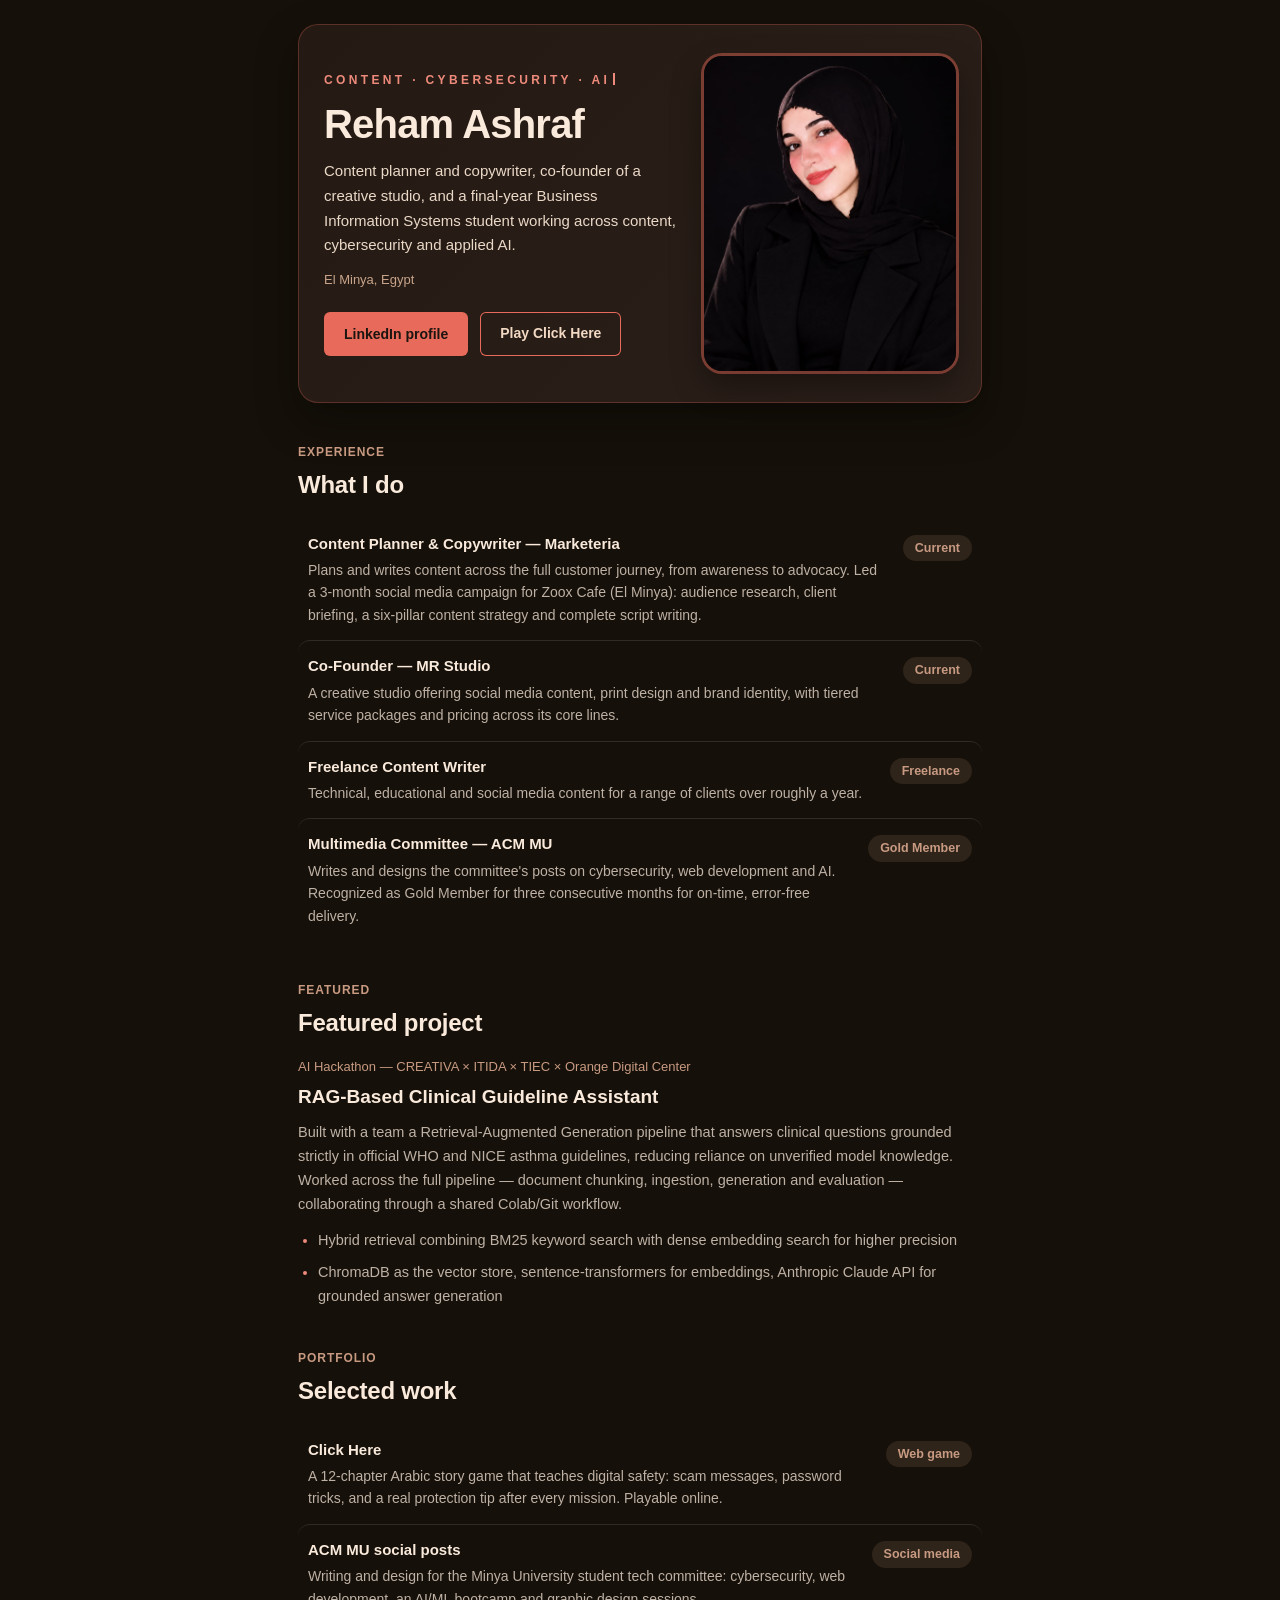
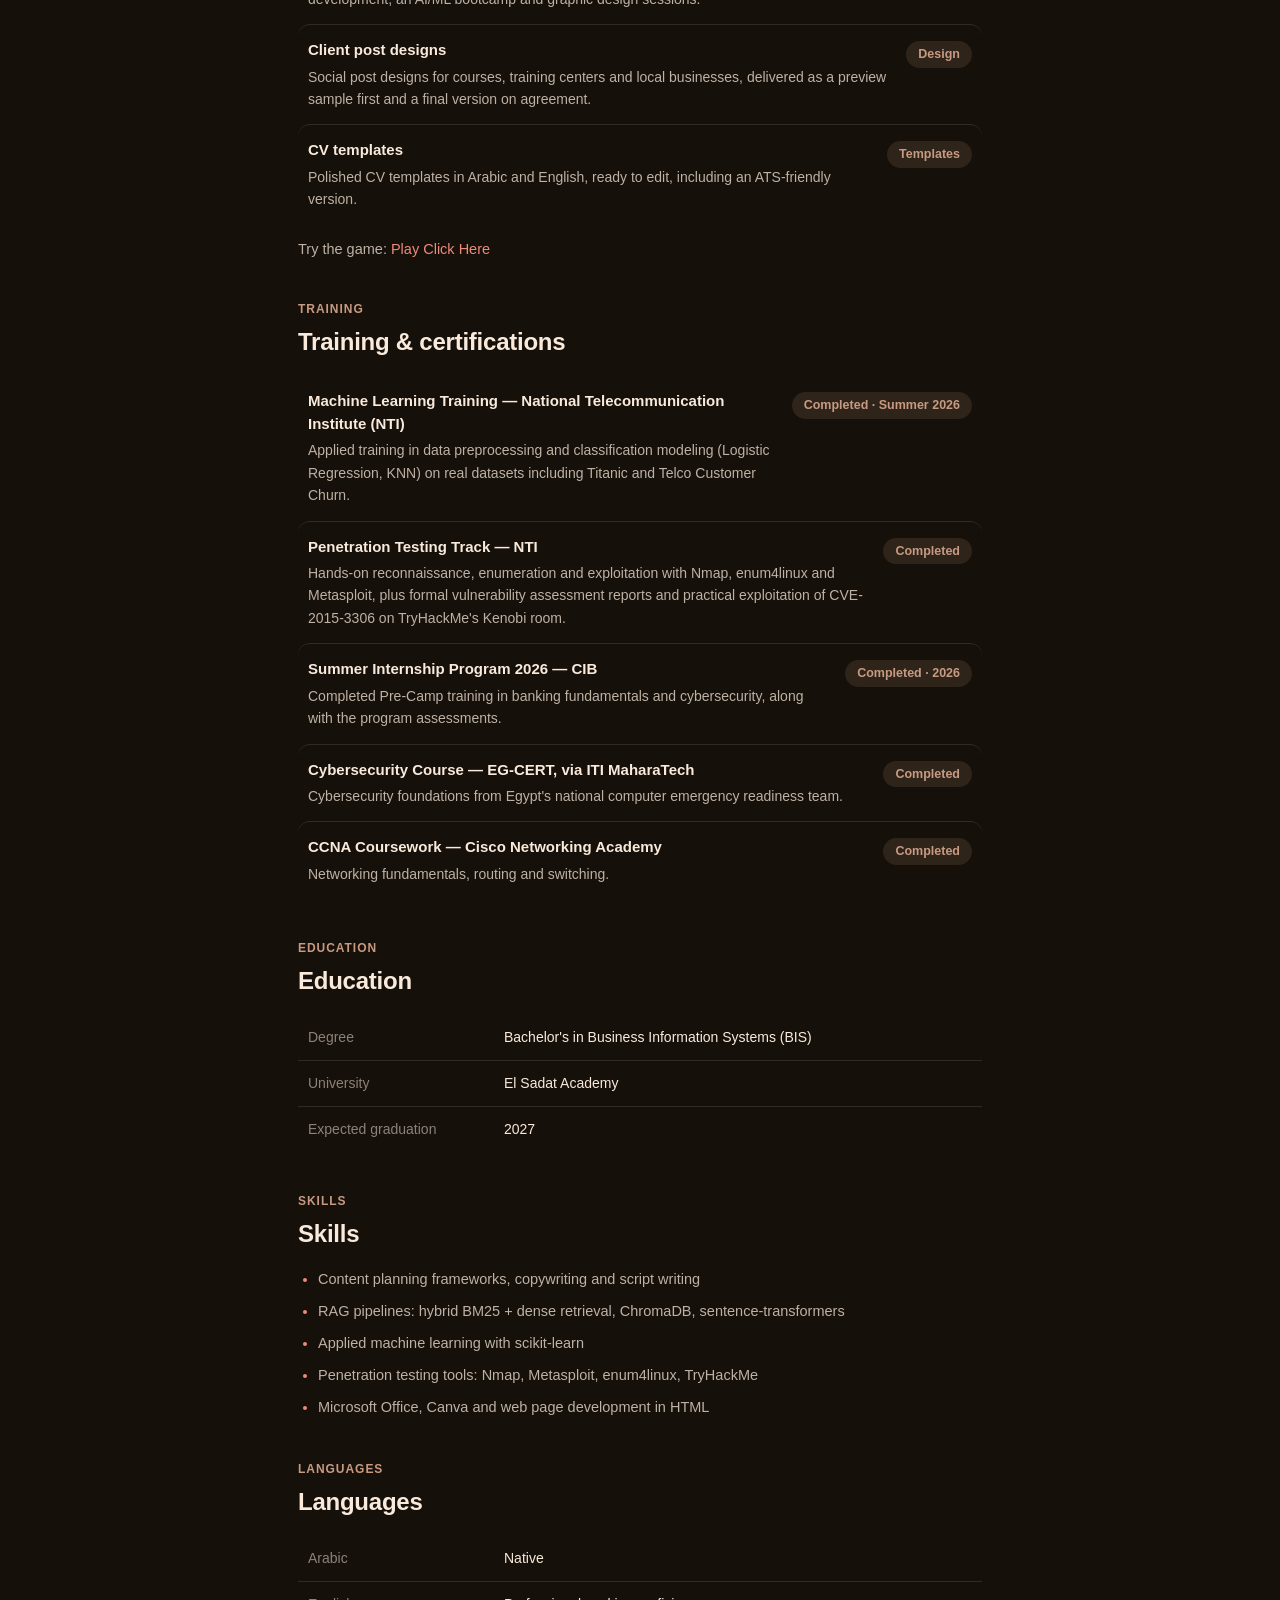
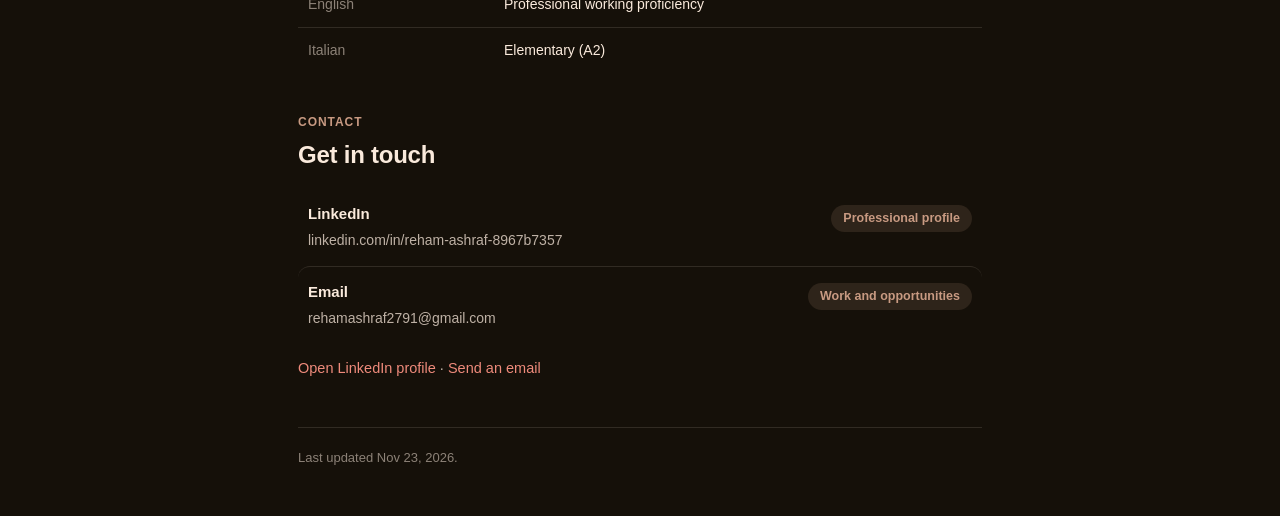
==== index.html @ c634c9bd "Reham Ashraf Portfolio" ====
<!doctype html>
<html lang="en">
<head>
<meta charset="UTF-8" />
<meta name="viewport" content="width=device-width, initial-scale=1.0, viewport-fit=cover" />
<title>Reham Ashraf Portfolio</title>
<meta name="description" content="Reham Ashraf — content planner and copywriter, creative studio co-founder, and final-year BIS student working across content, cybersecurity and applied AI." />
<meta property="og:type" content="website" />
<meta property="og:title" content="Reham Ashraf Portfolio" />
<meta property="og:description" content="Content planner and copywriter, creative studio co-founder, and final-year BIS student working across content, cybersecurity and applied AI." />
<meta property="og:image" content="https://reham-lap.github.io/reham.jpg" />
<meta property="og:url" content="https://reham-lap.github.io/" />
<meta name="twitter:card" content="summary_large_image" />
<meta name="twitter:title" content="Reham Ashraf Portfolio" />
<meta name="twitter:description" content="Content planner and copywriter, creative studio co-founder, and final-year BIS student working across content, cybersecurity and applied AI." />
<meta name="twitter:image" content="https://reham-lap.github.io/reham.jpg" />
<meta name="theme-color" content="#1B1410" />
<link rel="icon" type="image/png" href="favicon.png" />
<link rel="apple-touch-icon" href="favicon.png" />
<link rel="stylesheet" href="style.css" />
</head>
<body>
<div class="port">

  <header class="port-hero">
    <div class="port-hero-text">
      <div class="port-eyebrow"><span id="eyebrow"></span><span class="port-caret" aria-hidden="true"></span></div>
      <h1 class="port-name">Reham Ashraf</h1>
      <p class="port-tagline">Content planner and copywriter, co-founder of a creative studio, and a final-year Business Information Systems student working across content, cybersecurity and applied AI.</p>
      <p class="port-loc">El Minya, Egypt</p>
      <div class="port-actions">
        <a class="port-btn" href="https://www.linkedin.com/in/reham-ashraf-8967b7357">LinkedIn profile</a>
        <a class="port-btn port-btn-ghost" href="https://files.instinct.com/utns822drvi1">Play Click Here</a>
      </div>
    </div>
    <img class="port-photo" src="reham.jpg" alt="Reham Ashraf" />
  </header>

  <section class="group reveal">
    <p class="group-label">Experience</p>
    <h2 class="group-heading">What I do</h2>
    <div class="rows">
      <div class="row">
        <div class="row-main"><p class="row-name">Content Planner &amp; Copywriter — Marketeria</p><p class="row-detail">Plans and writes content across the full customer journey, from awareness to advocacy. Led a 3-month social media campaign for Zoox Cafe (El Minya): audience research, client briefing, a six-pillar content strategy and complete script writing.</p></div>
        <span class="row-value">Current</span>
      </div>
      <div class="row">
        <div class="row-main"><p class="row-name">Co-Founder — MR Studio</p><p class="row-detail">A creative studio offering social media content, print design and brand identity, with tiered service packages and pricing across its core lines.</p></div>
        <span class="row-value">Current</span>
      </div>
      <div class="row">
        <div class="row-main"><p class="row-name">Freelance Content Writer</p><p class="row-detail">Technical, educational and social media content for a range of clients over roughly a year.</p></div>
        <span class="row-value">Freelance</span>
      </div>
      <div class="row">
        <div class="row-main"><p class="row-name">Multimedia Committee — ACM MU</p><p class="row-detail">Writes and designs the committee's posts on cybersecurity, web development and AI. Recognized as Gold Member for three consecutive months for on-time, error-free delivery.</p></div>
        <span class="row-value">Gold Member</span>
      </div>
    </div>
  </section>

  <section class="group reveal">
    <p class="group-label">Featured</p>
    <h2 class="group-heading">Featured project</h2>
    <div class="feature">
      <p class="feature-sub">AI Hackathon — CREATIVA × ITIDA × TIEC × Orange Digital Center</p>
      <h3 class="feature-title">RAG-Based Clinical Guideline Assistant</h3>
      <p class="feature-body">Built with a team a Retrieval-Augmented Generation pipeline that answers clinical questions grounded strictly in official WHO and NICE asthma guidelines, reducing reliance on unverified model knowledge. Worked across the full pipeline — document chunking, ingestion, generation and evaluation — collaborating through a shared Colab/Git workflow.</p>
      <ul class="bullets">
        <li>Hybrid retrieval combining BM25 keyword search with dense embedding search for higher precision</li>
        <li>ChromaDB as the vector store, sentence-transformers for embeddings, Anthropic Claude API for grounded answer generation</li>
      </ul>
    </div>
  </section>

  <section class="group reveal">
    <p class="group-label">Portfolio</p>
    <h2 class="group-heading">Selected work</h2>
    <div class="rows">
      <div class="row">
        <div class="row-main"><p class="row-name">Click Here</p><p class="row-detail">A 12-chapter Arabic story game that teaches digital safety: scam messages, password tricks, and a real protection tip after every mission. Playable online.</p></div>
        <span class="row-value">Web game</span>
      </div>
      <div class="row">
        <div class="row-main"><p class="row-name">ACM MU social posts</p><p class="row-detail">Writing and design for the Minya University student tech committee: cybersecurity, web development, an AI/ML bootcamp and graphic design sessions.</p></div>
        <span class="row-value">Social media</span>
      </div>
      <div class="row">
        <div class="row-main"><p class="row-name">Client post designs</p><p class="row-detail">Social post designs for courses, training centers and local businesses, delivered as a preview sample first and a final version on agreement.</p></div>
        <span class="row-value">Design</span>
      </div>
      <div class="row">
        <div class="row-main"><p class="row-name">CV templates</p><p class="row-detail">Polished CV templates in Arabic and English, ready to edit, including an ATS-friendly version.</p></div>
        <span class="row-value">Templates</span>
      </div>
    </div>
    <p class="try">Try the game: <a class="link" href="https://files.instinct.com/utns822drvi1">Play Click Here</a></p>
  </section>

  <section class="group reveal">
    <p class="group-label">Training</p>
    <h2 class="group-heading">Training &amp; certifications</h2>
    <div class="rows">
      <div class="row">
        <div class="row-main"><p class="row-name">Machine Learning Training — National Telecommunication Institute (NTI)</p><p class="row-detail">Applied training in data preprocessing and classification modeling (Logistic Regression, KNN) on real datasets including Titanic and Telco Customer Churn.</p></div>
        <span class="row-value">Completed · Summer 2026</span>
      </div>
      <div class="row">
        <div class="row-main"><p class="row-name">Penetration Testing Track — NTI</p><p class="row-detail">Hands-on reconnaissance, enumeration and exploitation with Nmap, enum4linux and Metasploit, plus formal vulnerability assessment reports and practical exploitation of CVE-2015-3306 on TryHackMe's Kenobi room.</p></div>
        <span class="row-value">Completed</span>
      </div>
      <div class="row">
        <div class="row-main"><p class="row-name">Summer Internship Program 2026 — CIB</p><p class="row-detail">Completed Pre-Camp training in banking fundamentals and cybersecurity, along with the program assessments.</p></div>
        <span class="row-value">Completed · 2026</span>
      </div>
      <div class="row">
        <div class="row-main"><p class="row-name">Cybersecurity Course — EG-CERT, via ITI MaharaTech</p><p class="row-detail">Cybersecurity foundations from Egypt's national computer emergency readiness team.</p></div>
        <span class="row-value">Completed</span>
      </div>
      <div class="row">
        <div class="row-main"><p class="row-name">CCNA Coursework — Cisco Networking Academy</p><p class="row-detail">Networking fundamentals, routing and switching.</p></div>
        <span class="row-value">Completed</span>
      </div>
    </div>
  </section>

  <section class="group reveal">
    <p class="group-label">Education</p>
    <h2 class="group-heading">Education</h2>
    <div class="facts">
      <div class="fact"><span class="fact-label">Degree</span><span class="fact-value">Bachelor's in Business Information Systems (BIS)</span></div>
      <div class="fact"><span class="fact-label">University</span><span class="fact-value">El Sadat Academy</span></div>
      <div class="fact"><span class="fact-label">Expected graduation</span><span class="fact-value">2027</span></div>
    </div>
  </section>

  <section class="group reveal">
    <p class="group-label">Skills</p>
    <h2 class="group-heading">Skills</h2>
    <ul class="bullets">
      <li>Content planning frameworks, copywriting and script writing</li>
      <li>RAG pipelines: hybrid BM25 + dense retrieval, ChromaDB, sentence-transformers</li>
      <li>Applied machine learning with scikit-learn</li>
      <li>Penetration testing tools: Nmap, Metasploit, enum4linux, TryHackMe</li>
      <li>Microsoft Office, Canva and web page development in HTML</li>
    </ul>
  </section>

  <section class="group reveal">
    <p class="group-label">Languages</p>
    <h2 class="group-heading">Languages</h2>
    <div class="facts">
      <div class="fact"><span class="fact-label">Arabic</span><span class="fact-value">Native</span></div>
      <div class="fact"><span class="fact-label">English</span><span class="fact-value">Professional working proficiency</span></div>
      <div class="fact"><span class="fact-label">Italian</span><span class="fact-value">Elementary (A2)</span></div>
    </div>
  </section>

  <section class="group reveal">
    <p class="group-label">Contact</p>
    <h2 class="group-heading">Get in touch</h2>
    <div class="rows">
      <div class="row">
        <div class="row-main"><p class="row-name">LinkedIn</p><p class="row-detail">linkedin.com/in/reham-ashraf-8967b7357</p></div>
        <span class="row-value">Professional profile</span>
      </div>
      <div class="row">
        <div class="row-main"><p class="row-name">Email</p><p class="row-detail">rehamashraf2791@gmail.com</p></div>
        <span class="row-value">Work and opportunities</span>
      </div>
    </div>
    <p class="try"><a class="link" href="https://www.linkedin.com/in/reham-ashraf-8967b7357">Open LinkedIn profile</a> · <a class="link" href="mailto:rehamashraf2791@gmail.com">Send an email</a></p>
  </section>

  <footer class="closing reveal">Last updated Nov 23, 2026.</footer>

</div>
<script>
(function () {
  var reduced = window.matchMedia && window.matchMedia('(prefers-reduced-motion: reduce)').matches;
  var EYEBROW = 'Content · Cybersecurity · AI';
  var el = document.getElementById('eyebrow');
  if (reduced) {
    el.textContent = EYEBROW;
  } else {
    var i = 0;
    var timer = window.setInterval(function () {
      i += 1;
      el.textContent = EYEBROW.slice(0, i);
      if (i >= EYEBROW.length) window.clearInterval(timer);
    }, 42);
  }
  var targets = Array.prototype.slice.call(document.querySelectorAll('.reveal'));
  if (reduced || typeof IntersectionObserver === 'undefined') {
    targets.forEach(function (t) { t.classList.add('in'); });
    return;
  }
  var observer = new IntersectionObserver(function (entries) {
    entries.forEach(function (entry) {
      if (entry.isIntersecting) {
        entry.target.classList.add('in');
        observer.unobserve(entry.target);
      }
    });
  }, { threshold: 0.08, rootMargin: '0px 0px -24px 0px' });
  targets.forEach(function (t) { observer.observe(t); });
})();
</script>
</body>
</html>
---- style.css ----
/* Reham Ashraf Portfolio — deep charcoal base, cream text, coral accents */
* { box-sizing: border-box; }
html, body { margin: 0; padding: 0; }
body {
  background: #151009;
  color: #FAEADC;
  font-family: -apple-system, BlinkMacSystemFont, "Segoe UI", Roboto, "Helvetica Neue", Arial, sans-serif;
  -webkit-font-smoothing: antialiased;
  line-height: 1.5;
}

.port {
  max-width: 720px;
  margin: 0 auto;
  padding: 24px 18px 48px;
}

/* Hero */
.port-hero {
  display: grid;
  grid-template-columns: 1.4fr 1fr;
  gap: 28px;
  align-items: center;
  background: linear-gradient(135deg, #241A13 0%, #2b1f19 100%);
  border-radius: 20px;
  padding: 32px 26px;
  margin-bottom: 40px;
  color: #FAEADC;
  box-shadow: inset 0 0 0 1px rgb(232 106 90 / 0.28), 0 18px 40px rgb(0 0 0 / 0.35);
}
.port-photo {
  width: 100%;
  aspect-ratio: 4 / 5;
  object-fit: cover;
  object-position: 50% 22%;
  border-radius: 18px;
  box-shadow: 0 0 0 3px rgba(232, 106, 90, 0.45), 0 14px 32px rgba(0, 0, 0, 0.4);
  transition: transform 0.35s ease, box-shadow 0.35s ease;
}
.port-photo:hover {
  transform: scale(1.02);
  box-shadow: 0 0 0 3px rgba(232, 106, 90, 0.7), 0 18px 42px rgba(0, 0, 0, 0.5);
}
.port-eyebrow {
  font-size: 12px;
  letter-spacing: 0.28em;
  text-transform: uppercase;
  color: #EE8A7B;
  margin-bottom: 14px;
  font-weight: 700;
  min-height: 1.2em;
}
.port-name {
  font-size: 40px;
  line-height: 1.05;
  letter-spacing: -0.02em;
  font-weight: 700;
  margin: 0 0 14px;
  color: #FAEADC;
}
.port-tagline {
  font-size: 15px;
  line-height: 1.65;
  color: #EBD9C8;
  max-width: 560px;
  margin: 0 0 12px;
}
.port-loc { font-size: 13px; color: #C8A48A; margin: 0 0 22px; }
.port-actions { display: flex; flex-wrap: wrap; gap: 12px; }
.port-btn {
  display: inline-flex;
  align-items: center;
  min-height: 44px;
  padding: 10px 20px;
  border-radius: 6px;
  background: #E86A5A;
  color: #1B1410;
  font-weight: 700;
  font-size: 14px;
  text-decoration: none;
  transition: transform 0.22s ease, filter 0.22s ease, box-shadow 0.22s ease;
}
.port-btn:hover { transform: translateY(-2px); filter: brightness(1.08); box-shadow: 0 10px 24px rgb(232 106 90 / 0.35); }
.port-btn:active { transform: translateY(0) scale(0.97); }
.port-btn-ghost { background: transparent; color: #F2D9C3; box-shadow: inset 0 0 0 1px #E86A5A; }

/* Sections */
.group { margin-bottom: 40px; }
.group-label {
  font-size: 12px;
  font-weight: 600;
  letter-spacing: 0.08em;
  text-transform: uppercase;
  color: #C89A82;
  margin: 0 0 6px;
}
.group-heading {
  font-size: 24px;
  font-weight: 700;
  letter-spacing: -0.01em;
  color: #FAEADC;
  margin: 0 0 16px;
}

/* Rows */
.rows { display: flex; flex-direction: column; }
.row {
  display: flex;
  justify-content: space-between;
  align-items: flex-start;
  gap: 18px;
  padding: 14px 10px;
  border-top: 1px solid rgb(250 234 220 / 0.12);
  border-radius: 12px;
  transition: transform 0.25s ease, background-color 0.25s ease, box-shadow 0.25s ease;
}
.row:first-child { border-top: none; }
.row:hover { transform: translateY(-2px); background: rgb(232 106 90 / 0.06); box-shadow: 0 8px 22px rgb(0 0 0 / 0.25); }
.row:active { transform: translateY(0) scale(0.995); }
.row-name { font-size: 15px; font-weight: 700; color: #FAEADC; margin: 0 0 4px; }
.row-detail { font-size: 14px; line-height: 1.6; color: rgb(250 234 220 / 0.74); margin: 0; }
.row-value {
  flex-shrink: 0;
  font-size: 12.5px;
  font-weight: 600;
  color: #C89A82;
  background: rgb(200 154 130 / 0.14);
  border-radius: 999px;
  padding: 4px 12px;
  white-space: nowrap;
  margin-top: 2px;
}

/* Feature */
.feature-sub { font-size: 13px; color: #C89A82; margin: 0 0 6px; }
.feature-title { font-size: 19px; font-weight: 700; color: #FAEADC; margin: 0 0 10px; }
.feature-body { font-size: 14.5px; line-height: 1.65; color: rgb(250 234 220 / 0.74); margin: 0 0 12px; }

/* Bullets */
.bullets { margin: 0; padding-left: 20px; color: rgb(250 234 220 / 0.74); font-size: 14.5px; line-height: 1.65; }
.bullets li { margin-bottom: 8px; }
.bullets li::marker { color: #EE8A7B; }

/* Facts */
.facts { display: flex; flex-direction: column; }
.fact {
  display: grid;
  grid-template-columns: 180px 1fr;
  gap: 16px;
  padding: 12px 10px;
  border-top: 1px solid rgb(250 234 220 / 0.12);
}
.fact:first-child { border-top: none; }
.fact-label { font-size: 14px; color: rgb(250 234 220 / 0.52); }
.fact-value { font-size: 14px; color: #FAEADC; }

/* Links + misc */
.try { font-size: 14.5px; color: rgb(250 234 220 / 0.74); margin: 14px 0 0; }
.link {
  color: #EE8A7B;
  text-decoration: none;
  background-image: linear-gradient(#EE8A7B, #EE8A7B);
  background-repeat: no-repeat;
  background-position: 0 100%;
  background-size: 0% 1px;
  transition: background-size 0.3s ease, color 0.2s ease;
  padding-bottom: 1px;
}
.link:hover { background-size: 100% 1px; }
.closing {
  margin-top: 48px;
  padding-top: 20px;
  border-top: 1px solid rgb(250 234 220 / 0.12);
  font-size: 13px;
  color: rgb(250 234 220 / 0.52);
}

/* Motion */
@keyframes port-rise { from { opacity: 0; transform: translateY(14px); } to { opacity: 1; transform: none; } }
@keyframes port-photo-in { from { opacity: 0; transform: scale(0.96) translateY(10px); } to { opacity: 1; transform: none; } }
@keyframes port-caret-blink { 0%, 45% { opacity: 1; } 50%, 100% { opacity: 0; } }
.port-eyebrow { animation: port-rise 0.5s cubic-bezier(0.22, 0.61, 0.36, 1) 0.05s both; }
.port-name { animation: port-rise 0.55s cubic-bezier(0.22, 0.61, 0.36, 1) 0.18s both; }
.port-tagline { animation: port-rise 0.55s cubic-bezier(0.22, 0.61, 0.36, 1) 0.32s both; }
.port-loc { animation: port-rise 0.55s cubic-bezier(0.22, 0.61, 0.36, 1) 0.44s both; }
.port-actions { animation: port-rise 0.55s cubic-bezier(0.22, 0.61, 0.36, 1) 0.56s both; }
.port-hero .port-photo { animation: port-photo-in 0.7s cubic-bezier(0.22, 0.61, 0.36, 1) 0.25s both; }
.port-caret {
  display: inline-block;
  width: 2px;
  height: 1em;
  margin-left: 3px;
  vertical-align: -0.12em;
  background: #EE8A7B;
  animation: port-caret-blink 0.9s steps(1) infinite;
}
.reveal { opacity: 0; transform: translateY(18px); transition: opacity 0.6s ease, transform 0.6s cubic-bezier(0.22, 0.61, 0.36, 1); }
.reveal.in { opacity: 1; transform: none; }

@media (max-width: 640px) {
  .port { padding: 16px 14px 40px; }
  .port-hero { grid-template-columns: 1fr; padding: 26px 20px; }
  .port-photo { max-width: 240px; }
  .port-name { font-size: 32px; }
  .fact { grid-template-columns: 1fr; gap: 2px; }
  .row { flex-direction: column; gap: 8px; }
  .row-value { align-self: flex-start; }
}

@media (prefers-reduced-motion: reduce) {
  .port *, .port *::before, .port *::after {
    animation-duration: 0.01ms !important;
    animation-delay: 0ms !important;
    transition-duration: 0.01ms !important;
  }
  .port-caret { display: none; }
  .reveal { opacity: 1; transform: none; }
}
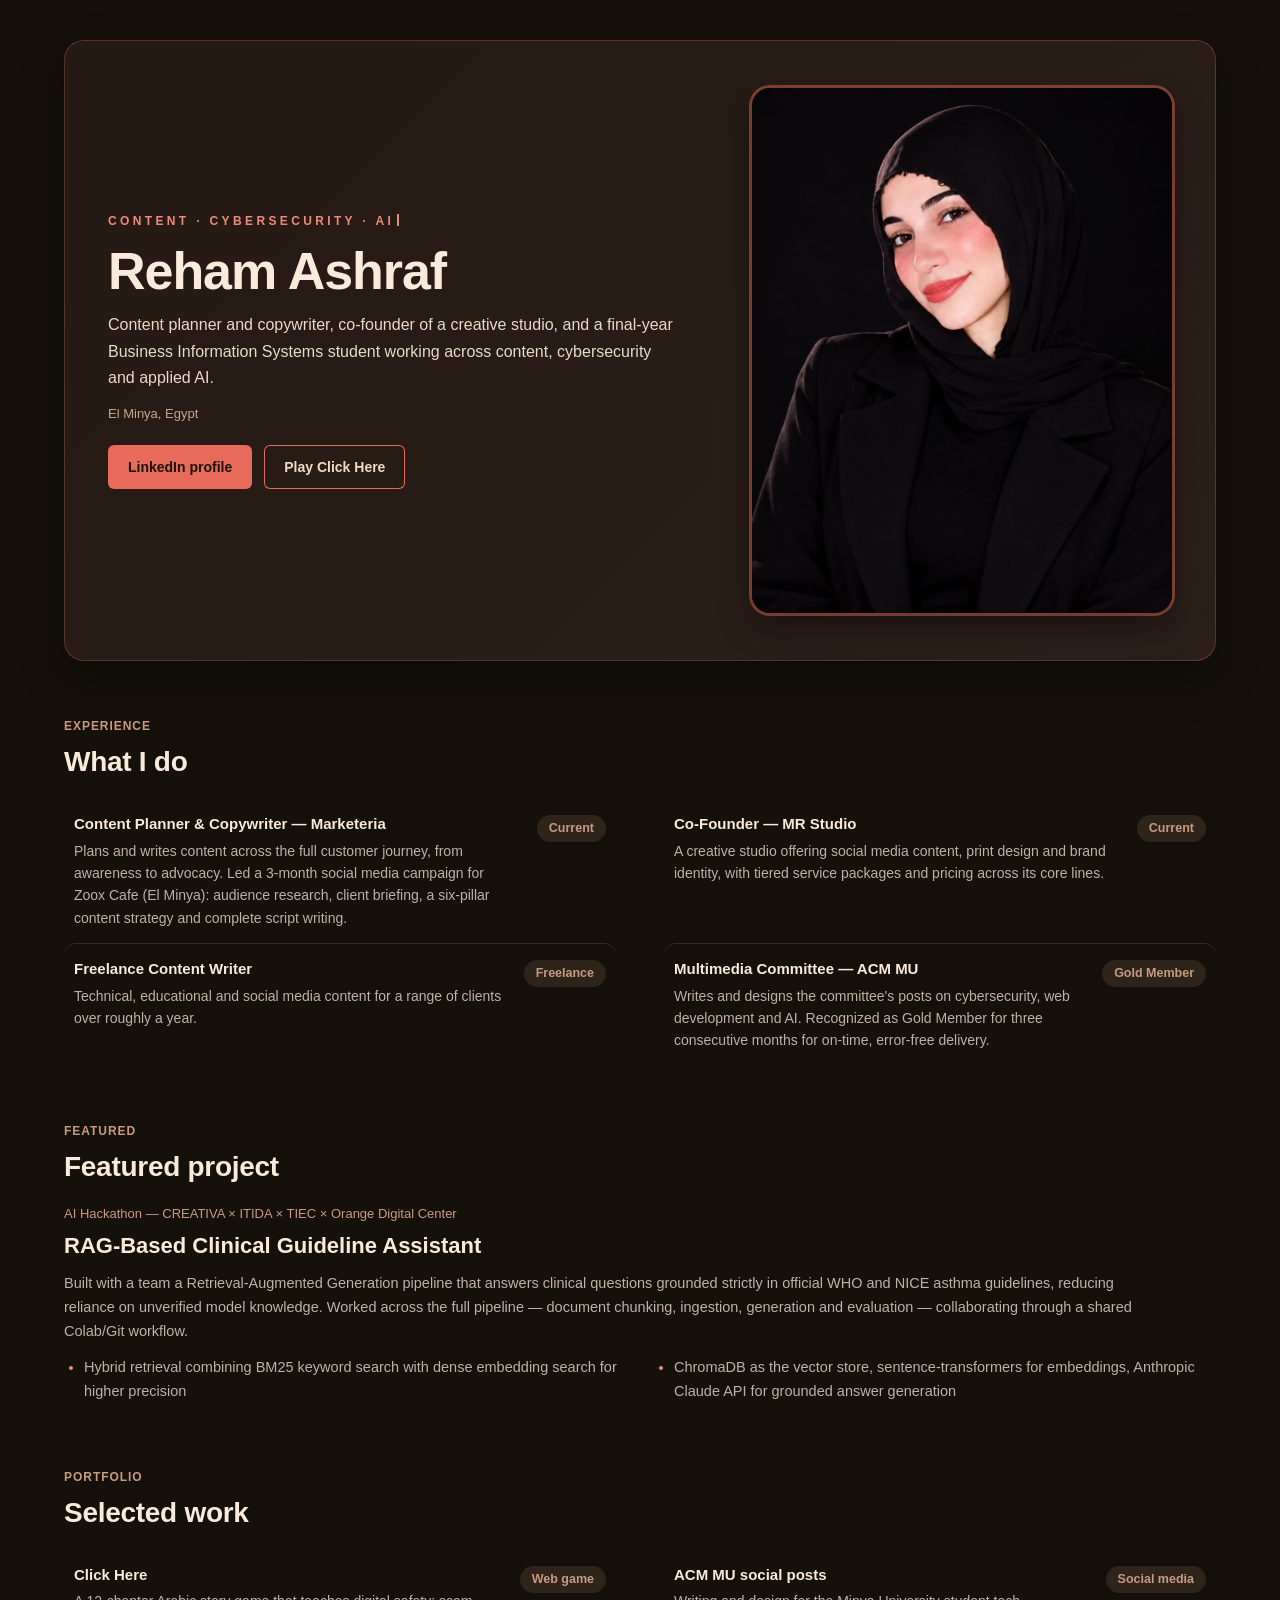
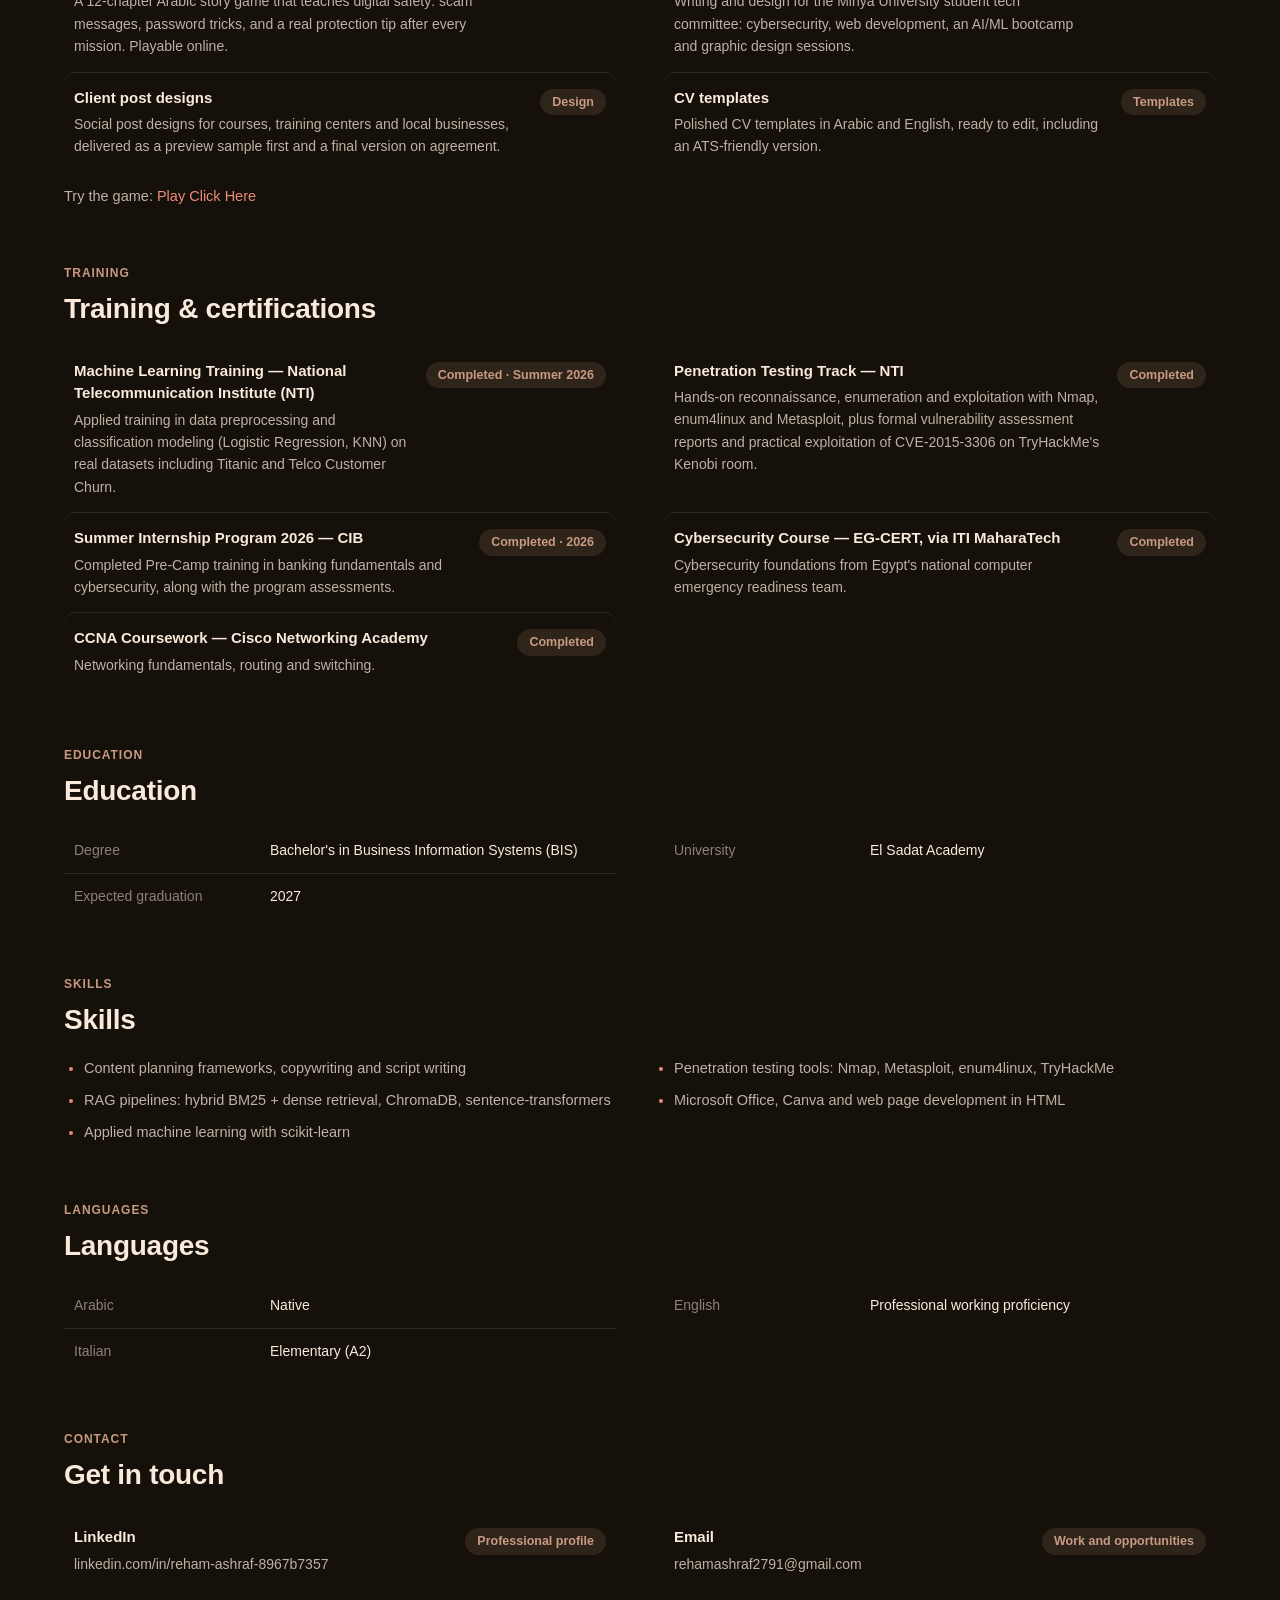
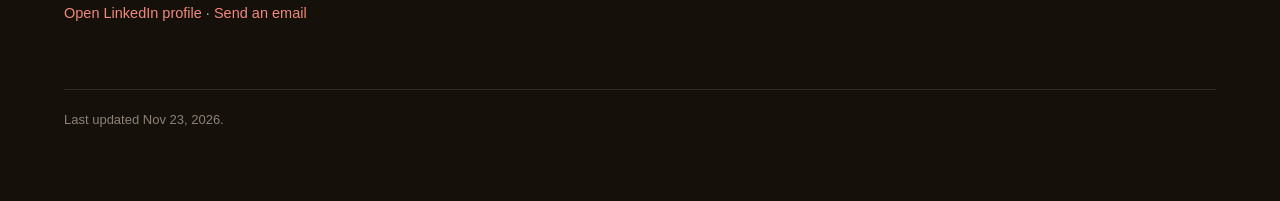
==== commit 33b44a44: "Add Click Here game and point play links to /click-here/" ====
--- a/index.html
+++ b/index.html
@@ -30,7 +30,7 @@
       <p class="port-loc">El Minya, Egypt</p>
       <div class="port-actions">
         <a class="port-btn" href="https://www.linkedin.com/in/reham-ashraf-8967b7357">LinkedIn profile</a>
-        <a class="port-btn port-btn-ghost" href="https://files.instinct.com/utns822drvi1">Play Click Here</a>
+        <a class="port-btn port-btn-ghost" href="/click-here/">Play Click Here</a>
       </div>
     </div>
     <img class="port-photo" src="reham.jpg" alt="Reham Ashraf" />
@@ -94,7 +94,7 @@
         <span class="row-value">Templates</span>
       </div>
     </div>
-    <p class="try">Try the game: <a class="link" href="https://files.instinct.com/utns822drvi1">Play Click Here</a></p>
+    <p class="try">Try the game: <a class="link" href="/click-here/">Play Click Here</a></p>
   </section>
 
   <section class="group reveal">
--- a/style.css
+++ b/style.css
@@ -10,9 +10,9 @@
 }
 
 .port {
-  max-width: 720px;
-  margin: 0 auto;
-  padding: 24px 18px 48px;
+  width: 100%;
+  margin: 0;
+  padding: 24px 20px 48px;
 }
 
 /* Hero */
@@ -134,7 +134,7 @@
 /* Feature */
 .feature-sub { font-size: 13px; color: #C89A82; margin: 0 0 6px; }
 .feature-title { font-size: 19px; font-weight: 700; color: #FAEADC; margin: 0 0 10px; }
-.feature-body { font-size: 14.5px; line-height: 1.65; color: rgb(250 234 220 / 0.74); margin: 0 0 12px; }
+.feature-body { font-size: 14.5px; line-height: 1.65; color: rgb(250 234 220 / 0.74); margin: 0 0 12px; max-width: 900px; }
 
 /* Bullets */
 .bullets { margin: 0; padding-left: 20px; color: rgb(250 234 220 / 0.74); font-size: 14.5px; line-height: 1.65; }
@@ -197,11 +197,51 @@
 .reveal { opacity: 0; transform: translateY(18px); transition: opacity 0.6s ease, transform 0.6s cubic-bezier(0.22, 0.61, 0.36, 1); }
 .reveal.in { opacity: 1; transform: none; }
 
+/* Desktop: fill the screen width, content spread in two columns */
+@media (min-width: 1024px) {
+  .port { padding: 40px 64px 72px; }
+  .port-hero { grid-template-columns: 1.3fr 1fr; gap: 48px; padding: 48px 44px; margin-bottom: 56px; }
+  .port-photo { max-width: 420px; justify-self: end; }
+  .port-name { font-size: 52px; }
+  .port-tagline { font-size: 16px; max-width: 640px; }
+  .group { margin-bottom: 56px; }
+  .group-heading { font-size: 28px; }
+  .rows {
+    display: grid;
+    grid-template-columns: 1fr 1fr;
+    column-gap: 48px;
+  }
+  .row:first-child { border-top: 1px solid rgb(250 234 220 / 0.12); }
+  .row:nth-child(-n+2) { border-top: none; }
+  .facts {
+    display: grid;
+    grid-template-columns: 1fr 1fr;
+    column-gap: 48px;
+  }
+  .fact:first-child { border-top: 1px solid rgb(250 234 220 / 0.12); }
+  .fact:nth-child(-n+2) { border-top: none; }
+  .bullets { column-count: 2; column-gap: 48px; }
+  .bullets li { break-inside: avoid; }
+  .feature-title { font-size: 22px; }
+  .feature-body { max-width: 1100px; }
+  .closing { margin-top: 64px; }
+}
+
+/* Large desktop: a bit more air, still full width */
+@media (min-width: 1600px) {
+  .port { padding: 56px 96px 88px; }
+}
+
 @media (max-width: 640px) {
   .port { padding: 16px 14px 40px; }
-  .port-hero { grid-template-columns: 1fr; padding: 26px 20px; }
-  .port-photo { max-width: 240px; }
-  .port-name { font-size: 32px; }
+  .port-hero { grid-template-columns: 1.15fr 1fr; gap: 16px; padding: 20px 16px; align-items: center; }
+  .port-photo { max-width: none; }
+  .port-eyebrow { font-size: 9px; letter-spacing: 0.2em; margin-bottom: 10px; }
+  .port-name { font-size: 24px; margin-bottom: 8px; }
+  .port-tagline { font-size: 13px; line-height: 1.55; margin-bottom: 8px; }
+  .port-loc { font-size: 12px; margin-bottom: 14px; }
+  .port-actions { gap: 8px; }
+  .port-btn { min-height: 40px; padding: 8px 14px; font-size: 13px; }
   .fact { grid-template-columns: 1fr; gap: 2px; }
   .row { flex-direction: column; gap: 8px; }
   .row-value { align-self: flex-start; }
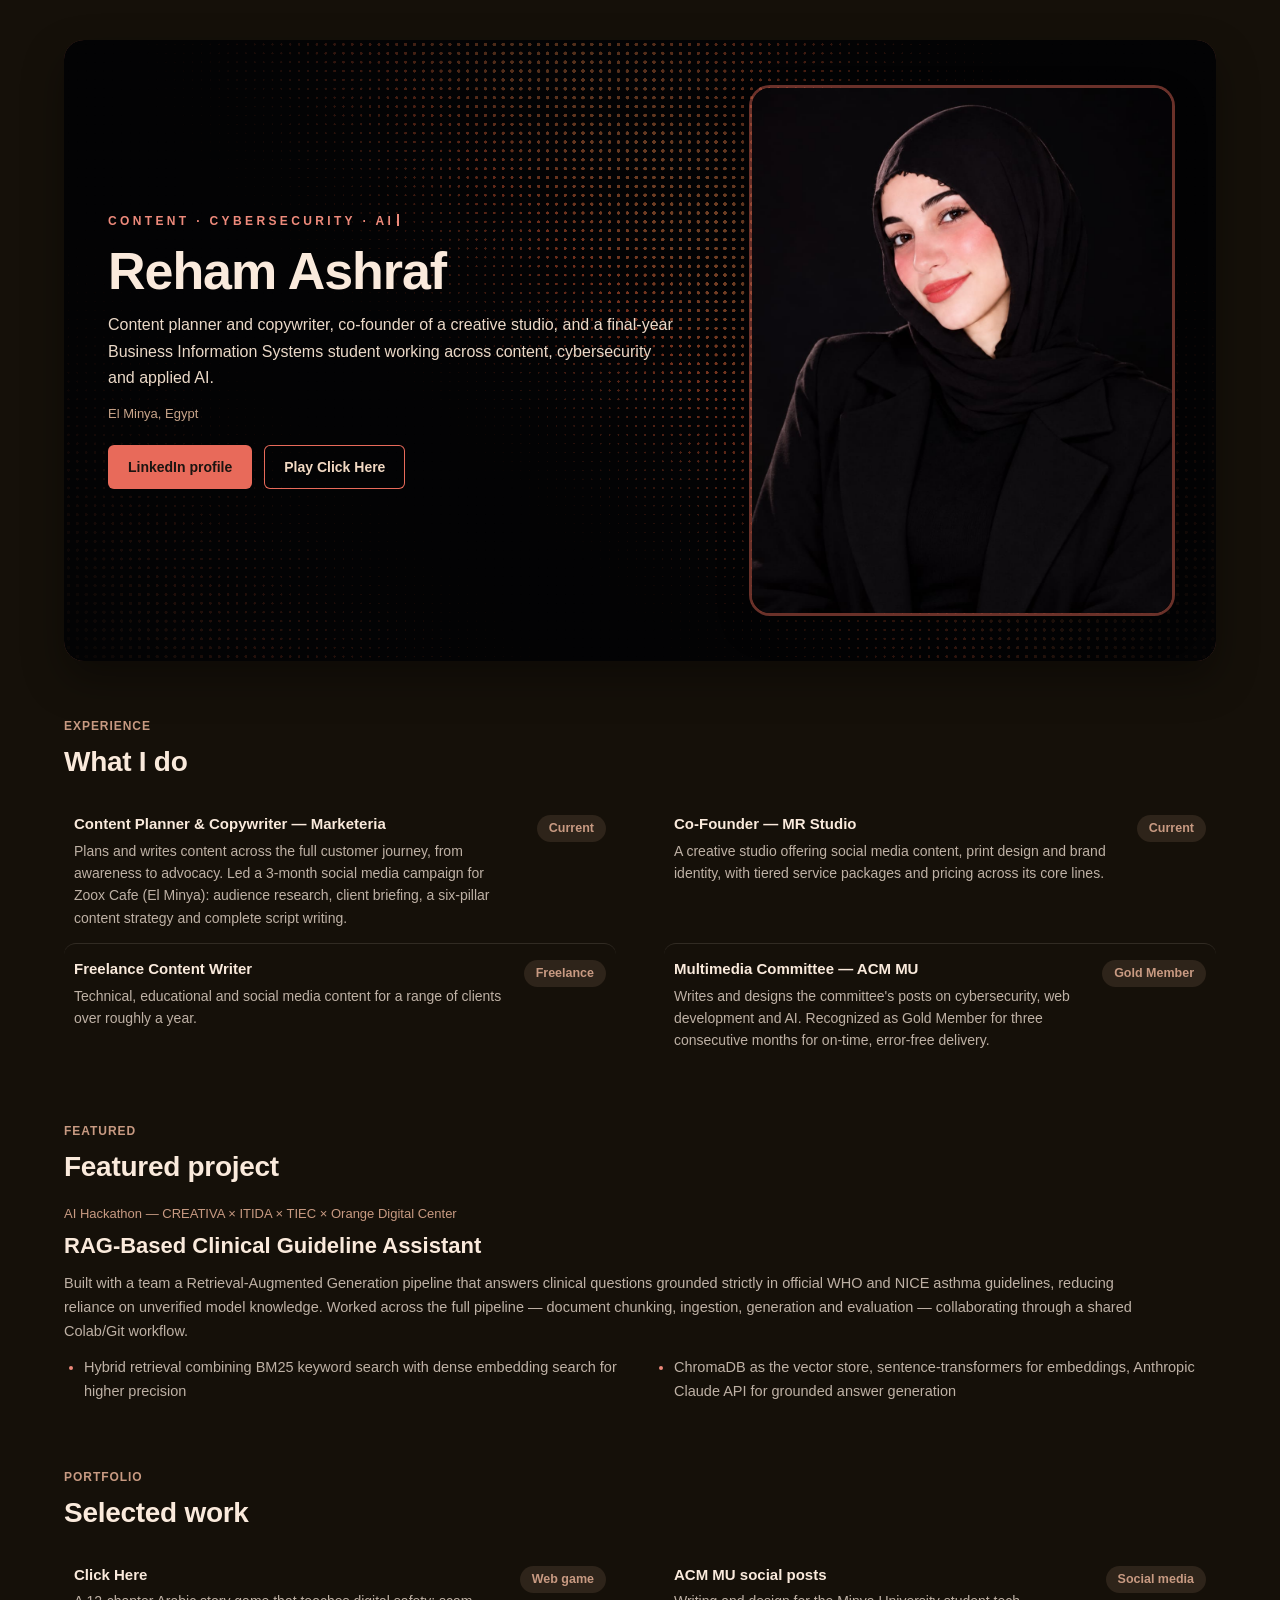
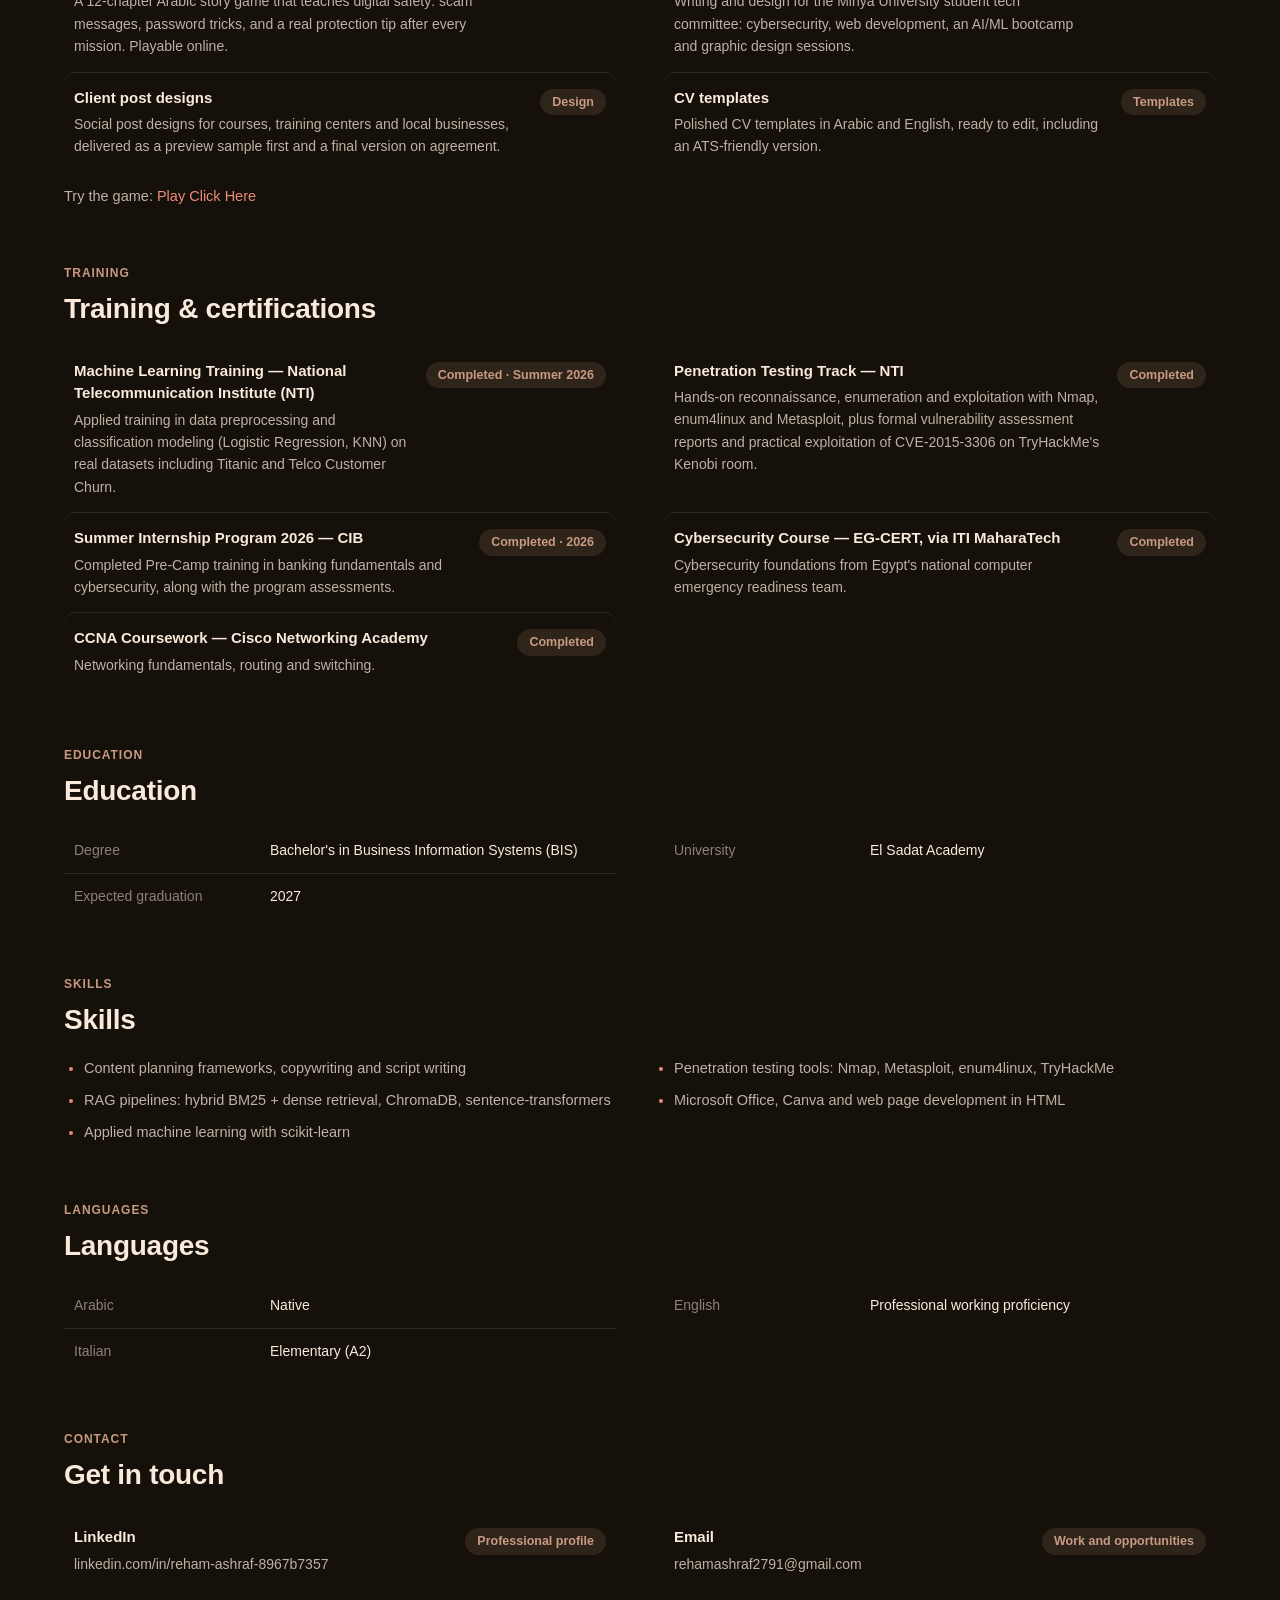
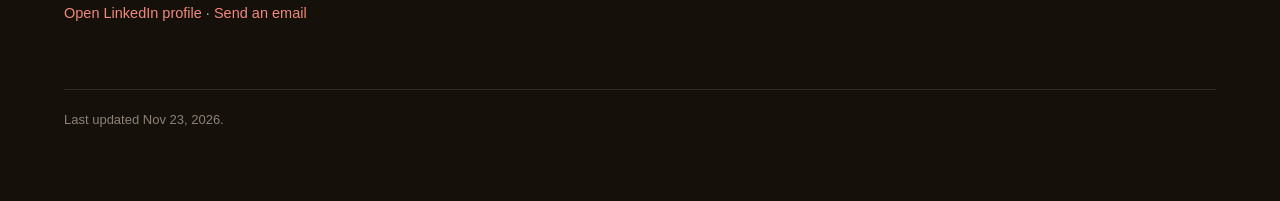
==== commit 6ad3911f: "Add ThreeUI dot matrix hero background" ====
--- a/index.html
+++ b/index.html
@@ -18,11 +18,13 @@
 <link rel="icon" type="image/png" href="favicon.png" />
 <link rel="apple-touch-icon" href="favicon.png" />
 <link rel="stylesheet" href="style.css" />
+<link rel="stylesheet" href="threeui/tui.css" />
 </head>
 <body>
 <div class="port">
 
   <header class="port-hero">
+    <div id="threeui-hero-bg" aria-hidden="true"></div>
     <div class="port-hero-text">
       <div class="port-eyebrow"><span id="eyebrow"></span><span class="port-caret" aria-hidden="true"></span></div>
       <h1 class="port-name">Reham Ashraf</h1>
@@ -206,5 +208,6 @@
   targets.forEach(function (t) { observer.observe(t); });
 })();
 </script>
+<script src="threeui/hero.js"></script>
 </body>
 </html>
--- a/style.css
+++ b/style.css
@@ -256,3 +256,8 @@
   .port-caret { display: none; }
   .reveal { opacity: 1; transform: none; }
 }
+
+/* ThreeUI hero background */
+.port-hero{position:relative;overflow:hidden}
+#threeui-hero-bg{position:absolute;inset:0;z-index:0;pointer-events:none}
+.port-hero>*:not(#threeui-hero-bg){position:relative;z-index:1}
--- a/threeui/tui.css
+++ b/threeui/tui.css
@@ -0,0 +1,2 @@
+.threeui-mount,.text-path-study,.article-headings-component,.animated-top-dock-component,.typography-vortex-component,.landscape-scene,.japanese-tower-landscape,.liquid-metal-button,.spark-badge,.threeui-background{width:100%;min-width:0;height:100%;min-height:0;position:relative;overflow:hidden}.japanese-tower-landscape{isolation:isolate;background:#ecdcbc}.japanese-tower-landscape__frame{opacity:0;background:#ecdcbc;border:0;width:100%;height:100%;transition:opacity .18s ease-out;display:block;position:absolute;inset:0}.japanese-tower-landscape__frame.is-ready{opacity:1}.landscape-scene{isolation:isolate;background:#ecdcbc}.landscape-scene__frame{opacity:0;touch-action:none;background:#ecdcbc;border:0;width:100%;height:100%;transition:opacity .18s ease-out;display:block;position:absolute;inset:0}.landscape-scene__frame.is-ready{opacity:1}.liquid-metal-button{isolation:isolate;background:#070708}.liquid-metal-button__frame{opacity:0;background:#070708;border:0;width:100%;height:100%;transition:opacity .18s ease-out;display:block;position:absolute;inset:0}.liquid-metal-button__frame.is-ready{opacity:1}@media (prefers-reduced-motion:reduce){.liquid-metal-button__frame{transition:none}}.spark-badge{isolation:isolate;background:#000}.spark-badge__frame{opacity:0;background:#000;border:0;width:100%;height:100%;transition:opacity .18s ease-out;display:block;position:absolute;inset:0}.spark-badge__frame.is-ready{opacity:1}.text-path-study{isolation:isolate;background:#08090a}.text-path-study--light{background:#f3f5f8}.text-path-study-frame{transform-origin:50%;background:0 0;border:0;width:100%;height:100%;display:block;position:absolute;inset:0}.threeui-background{isolation:isolate;background:#030304;position:relative}.threeui-background.condensation{background:0 0}.threeui-background.predictive-arc--light,.threeui-background.data-pixel-arc--light{background:#f3f6f1}.typography-vortex-component.typography-vortex-component--light{background:#eef1f6}.typography-vortex-component--light .typography-vortex-component__hint{color:#1c1e268c}.threeui-background>canvas{width:100%;height:100%;display:block;position:absolute;inset:0}.temple-night-scene,.temple-night-canvas{width:100%;height:100%;display:block}.temple-night-scene{background:#05070a;position:relative;overflow:hidden}.temple-night-canvas{z-index:1;opacity:0;touch-action:none;position:relative}.temple-night-canvas.is-ready{opacity:1}.temple-night-unavailable{color:#a9b2b7;background:#05070a;place-items:center;margin:0;display:grid;position:absolute;inset:0}.bookshelf,.bookshelf__canvas,.sketchbook,.sketchbook__frame{width:100%;height:100%;display:block}.bookshelf{background:#171a24;outline:none;position:relative;overflow:hidden;container-type:inline-size}.bookshelf__canvas{opacity:0;touch-action:none;position:absolute;inset:0}.bookshelf__canvas.is-ready{opacity:1}.bookshelf__source-controls{display:none}.bookshelf__unavailable{color:#f4eee6;text-align:center;place-items:center;margin:0;padding:24px;display:grid;position:absolute;inset:0}.sketchbook{background:#ece7dc;position:relative;overflow:hidden}.sketchbook__frame{opacity:0;background:#ece7dc;border:0}.sketchbook__frame.is-ready{opacity:1}@font-face{font-family:ThreeUI Fragment Mono;font-style:normal;font-weight:400;font-display:swap;src:url([data-uri])format("woff2")}.article-headings-component,.animated-top-dock-component,.typography-vortex-component{color:#ecece8;background:#0b0b0b;font-family:Geist,Helvetica Neue,Helvetica,Arial,sans-serif;container-type:inline-size}.article-headings-component{isolation:isolate;grid-template-rows:auto 1fr 1fr;padding:clamp(20px,5.4cqw,74px) clamp(20px,6.2cqw,86px);display:grid}.article-headings-component:after,.animated-top-dock-component:after,.typography-vortex-component:after{z-index:5;pointer-events:none;content:"";opacity:.12;mix-blend-mode:soft-light;background-image:url("data:image/svg+xml,%3Csvg viewBox='0 0 180 180' xmlns='http://www.w3.org/2000/svg'%3E%3Cfilter id='n'%3E%3CfeTurbulence type='fractalNoise' baseFrequency='.85' numOctaves='3' stitchTiles='stitch'/%3E%3C/filter%3E%3Crect width='100%25' height='100%25' filter='url(%23n)' opacity='.16'/%3E%3C/svg%3E");position:absolute;inset:0}.article-headings-component__header{color:#62625e;letter-spacing:.12em;justify-content:space-between;padding-bottom:clamp(14px,2.6cqw,30px);font:400 clamp(8px,.85cqw,10px)/1 ThreeUI Fragment Mono,ui-monospace,monospace;display:flex}.article-headings-component__entry{border-top:1px solid #2a2a28;grid-template-columns:clamp(28px,4cqw,56px) minmax(0,1fr) auto;align-items:center;gap:clamp(10px,2.2cqw,30px);display:grid}.article-headings-component__entry h2{color:#e9e9e5;letter-spacing:-.02em;margin:0;font-size:clamp(18px,3.2cqw,44px);font-weight:600;line-height:1.08}.article-headings-component__index,.article-headings-component__meta{color:#60605c;letter-spacing:.06em;font:400 clamp(8px,.85cqw,10px)/1.3 ThreeUI Fragment Mono,ui-monospace,monospace}.article-headings-component__meta{text-align:right}.article-headings-component--light{color:#202128;background:#f3f5f8}.article-headings-component--light .article-headings-component__header,.article-headings-component--light .article-headings-component__index,.article-headings-component--light .article-headings-component__meta{color:#71737b}.article-headings-component--light .article-headings-component__entry{border-color:#d9dce3}.article-headings-component--light .article-headings-component__entry h2{color:#1d1f26}.typography-vortex-component{isolation:isolate;touch-action:none;cursor:crosshair;position:relative}.typography-vortex-component canvas{width:100%;height:100%;display:block;position:absolute;inset:0}.typography-vortex-component__hint,.animated-top-dock-component__caption{z-index:6;color:#62625e;letter-spacing:.1em;font:400 9px/1 ThreeUI Fragment Mono,ui-monospace,monospace;position:absolute}.typography-vortex-component__hint{bottom:16px;right:18px}.animated-top-dock-component{isolation:isolate;background:radial-gradient(circle at 50% 20%,#ffffff09,#0000 34%),#080808;place-items:center;display:grid;position:relative}.animated-top-dock__nav{z-index:10;-webkit-backdrop-filter:blur(18px)saturate(75%);backdrop-filter:blur(18px)saturate(75%);isolation:isolate;background:#0e0e0edb;border:1px solid #292929;border-radius:11px;align-items:flex-start;gap:3px;height:38px;padding:4px;display:flex;position:absolute;top:clamp(24px,5cqw,46px);left:50%;overflow:visible;transform:translate(-50%);box-shadow:0 12px 34px #0000007a,inset 0 1px #ffffff09}.animated-top-dock__item{z-index:6;color:#858580;letter-spacing:.1em;white-space:nowrap;-webkit-backdrop-filter:blur(14px)saturate(70%);backdrop-filter:blur(14px)saturate(70%);transform-origin:50% 0;will-change:width,height,transform;cursor:pointer;background:#151514e6;border:1px solid #0000;border-radius:7px;outline:none;flex:none;justify-content:center;align-items:center;min-width:0;height:28px;padding:0;font:400 10px/1 ThreeUI Fragment Mono,ui-monospace,monospace;transition:color .15s,border-color .18s,background .18s,box-shadow .18s;display:inline-flex;position:relative}.animated-top-dock__item[data-dock-near=true],.animated-top-dock__item:focus-visible{z-index:7;color:#ecece8;background:#1b1b1af0;border-color:#41413e;box-shadow:0 7px 16px #00000042}.animated-top-dock__logo{background:#e8e8e3;width:28px;height:28px;overflow:hidden}.animated-top-dock__logo svg{width:100%;height:100%;display:block}.animated-top-dock__link{gap:6px;width:94px;padding:0 9px}.animated-top-dock__link[aria-pressed=true]{color:#111;background:#e8e8e3;border-color:#e8e8e3;box-shadow:0 7px 18px #00000047}.animated-top-dock__icon{opacity:.62;flex:none;justify-content:center;align-items:center;width:13px;height:13px;transition:opacity .16s;display:inline-flex}.animated-top-dock__icon svg{fill:none;stroke:currentColor;stroke-width:1.2px;stroke-linecap:round;stroke-linejoin:round;width:100%;height:100%;display:block}.animated-top-dock__item[data-dock-near=true] .animated-top-dock__icon,.animated-top-dock__item:focus-visible .animated-top-dock__icon{opacity:1}.animated-top-dock-component__caption{bottom:16px;right:18px}@media (width<=600px){.article-headings-component{padding:18px}.article-headings-component__entry{grid-template-columns:24px minmax(0,1fr)}.article-headings-component__entry h2{font-size:clamp(17px,5.5vw,26px)}.article-headings-component__meta{display:none}.animated-top-dock__nav{gap:2px;height:36px;top:24px}.animated-top-dock__item{height:26px!important;transform:none!important}.animated-top-dock__logo{width:26px!important;height:26px!important}.animated-top-dock__link{letter-spacing:.07em;padding:0 7px;font-size:8px;width:auto!important}.animated-top-dock__icon{display:none}}@media (prefers-reduced-motion:reduce){.animated-top-dock__item{transform:none!important}}.animated-top-dock-component.atd-modern,.animated-top-dock-component.atd-retro,.animated-top-dock-component.atd-glass{--atd-top:clamp(16px, 2.6cqw, 46px);--atd-bar-width:min(1460px, calc(100% - clamp(24px, 4.2cqw, 96px)));--atd-bar-height:clamp(48px, 3.4cqw, 68px);--atd-bar-pad:clamp(5px, .42cqw, 9px);--atd-bar-lead:clamp(14px, 1.15cqw, 25px);--atd-item-height:clamp(30px, 2.2cqw, 44px);--atd-item-pad:clamp(10px, .86cqw, 18px);--atd-label:clamp(12px, .78cqw, 17px);--atd-icon:clamp(13px, .92cqw, 19px);--atd-gap:clamp(5px, .44cqw, 9px);--atd-brand:clamp(13px, .94cqw, 20px);--atd-mark:clamp(22px, 1.55cqw, 33px);--atd-action-height:clamp(34px, 2.5cqw, 50px);display:block;overflow:hidden}.atd-modern__bar,.atd-retro__bar{top:var(--atd-top);z-index:10;width:var(--atd-bar-width);height:var(--atd-bar-height);justify-content:space-between;align-items:center;display:flex;position:absolute;left:50%;transform:translate(-50%)}.atd-modern__bar{width:max-content;max-width:var(--atd-bar-width);padding:var(--atd-bar-pad) var(--atd-bar-pad) var(--atd-bar-pad) var(--atd-bar-lead)}.atd-modern__dock{height:var(--atd-item-height);flex:none;justify-content:center;align-items:flex-start;gap:clamp(2px,.2cqw,5px);display:flex}.atd-modern__item,.atd-retro__item,.atd-glass__item{gap:var(--atd-gap);height:var(--atd-item-height);padding:0 var(--atd-item-pad);white-space:nowrap;transform-origin:50% 0;will-change:width,height,transform;cursor:pointer;outline:none;flex:none;justify-content:center;align-items:center;display:inline-flex}.atd-modern__brand,.atd-glass__brand,.atd-retro__brand{flex:none;align-items:center;gap:clamp(7px,.6cqw,13px);text-decoration:none;display:inline-flex}.atd-modern__mark,.atd-glass__mark{width:var(--atd-mark);height:var(--atd-mark);display:block;overflow:hidden}.atd-modern__mark svg,.atd-glass__mark svg{width:100%;height:100%;display:block}.atd-modern__word,.atd-glass__word{font-size:var(--atd-brand);letter-spacing:-.018em;font-weight:600}.atd-modern__actions{flex:none;align-items:center;gap:clamp(4px,.34cqw,8px);display:inline-flex}.atd-modern__ghost{height:var(--atd-action-height);font:500 var(--atd-label) / 1 inherit;cursor:pointer;background:0 0;border:0;border-radius:999px;padding:0 clamp(12px,.95cqw,20px);transition:color .16s,background .16s}.atd-modern__cta,.atd-glass__cta{height:var(--atd-action-height);font:600 var(--atd-label) / 1 inherit;letter-spacing:-.01em;white-space:nowrap;cursor:pointer;border-radius:999px;transition:transform .18s cubic-bezier(.22,1,.36,1),box-shadow .18s}.animated-top-dock-component.atd-modern{--atd-bar-width:min(1240px, calc(100% - clamp(24px, 5cqw, 120px)));background:#07080c}.atd-modern__aurora{z-index:1;pointer-events:none;filter:blur(8px);background:radial-gradient(58% 62% at 22% 36%,#4e74ff66,#0000 68%),radial-gradient(46% 56% at 78% 20%,#ba60ff4d,#0000 70%),radial-gradient(40% 48% at 52% 6%,#38dcd633,#0000 72%),radial-gradient(34% 40% at 50% 14%,#ffffff12,#0000 76%);height:82%;position:absolute;inset:-24% -12% auto}.atd-modern__bar{-webkit-backdrop-filter:blur(22px)saturate(150%);background:linear-gradient(#191b24db,#0c0d12d1);border:1px solid #ffffff0b;border-radius:999px;gap:clamp(14px,2.4cqw,40px);box-shadow:0 22px 52px -24px #000000eb,inset 0 1px #ffffff0b}.atd-modern__brand{color:#f2f3f7}.atd-modern__mark{border-radius:50%;box-shadow:0 2px 8px #0000006b}.atd-modern__item{color:#9b9fae;font:500 var(--atd-label) / 1 inherit;letter-spacing:-.005em;background:0 0;border:1px solid #0000;border-radius:999px;transition:color .16s,border-color .18s,background .18s,box-shadow .18s,-webkit-backdrop-filter .18s,backdrop-filter .18s}.atd-modern__item[data-dock-near=true],.atd-modern__item:hover,.atd-modern__item:focus-visible{color:#f4f5f9;-webkit-backdrop-filter:blur(18px)saturate(170%);background:#ffffff0e;border-color:#ffffff0e;box-shadow:0 8px 20px -14px #000000e6,inset 0 1px #ffffff0d}.atd-modern__item[aria-pressed=true]{color:#0a0b10;background:linear-gradient(#fff,#dfe3ef);border-color:#0000;box-shadow:0 10px 24px -12px #7896ffbf,inset 0 -1px #00000024}.atd-modern__icon,.atd-glass__icon{width:var(--atd-icon);height:var(--atd-icon);opacity:.72;flex:none;justify-content:center;align-items:center;transition:opacity .16s;display:inline-flex}.atd-modern__icon svg,.atd-glass__icon svg{fill:none;stroke:currentColor;stroke-width:1.25px;stroke-linecap:round;stroke-linejoin:round;width:100%;height:100%;display:block}.atd-modern__item[data-dock-near=true] .atd-modern__icon,.atd-modern__item[aria-pressed=true] .atd-modern__icon,.atd-glass__item[data-dock-near=true] .atd-glass__icon,.atd-glass__item[aria-pressed=true] .atd-glass__icon{opacity:1}.atd-modern__ghost{color:#a7abba}.atd-modern__ghost:hover{color:#f0f1f6;background:#ffffff0f}.atd-modern__cta{gap:var(--atd-gap);padding:0 var(--atd-bar-pad) 0 clamp(14px,1.1cqw,24px);color:#0a0b10;background:linear-gradient(#fff,#d8ddec);border:0;align-items:center;display:inline-flex;box-shadow:0 10px 26px -14px #96affff2,inset 0 -1px #00000029}.atd-modern__cta svg{box-sizing:border-box;width:calc(var(--atd-action-height) - clamp(12px,.9cqw,20px));height:calc(var(--atd-action-height) - clamp(12px,.9cqw,20px));fill:none;stroke:currentColor;stroke-width:1.4px;stroke-linecap:round;stroke-linejoin:round;background:#0a0b101a;border-radius:999px;padding:clamp(4px,.3cqw,7px)}.atd-modern__cta:hover{transform:translateY(-1px);box-shadow:0 16px 32px -14px #96afff,inset 0 -1px #00000029}.atd-modern__stage{z-index:4;text-align:center;pointer-events:none;width:min(88cqw,1120px);position:absolute;top:58%;left:50%;transform:translate(-50%,-50%)}.atd-modern__eyebrow{color:#7d84a0;letter-spacing:.22em;text-transform:uppercase;margin:0 0 clamp(8px,.9cqw,18px);font:400 clamp(8px,.62cqw,13px)/1 ThreeUI Fragment Mono,ui-monospace,monospace}.atd-modern__headline{color:#0000;letter-spacing:-.03em;text-wrap:balance;background:linear-gradient(#fff 16%,#ffffff4d);-webkit-background-clip:text;background-clip:text;margin:0;padding:.08em 0 .14em;font-size:clamp(30px,7.6cqw,150px);font-weight:400;line-height:1.04}.animated-top-dock-component.atd-retro{--atd-label:clamp(9px, .68cqw, 15px);--atd-icon:clamp(10px, .78cqw, 17px);--atd-brand:clamp(11px, .8cqw, 18px);background:#0b0819}.atd-retro__field{z-index:0;width:100%;height:100%;image-rendering:pixelated;display:block;position:absolute;inset:0}.atd-retro__vignette{z-index:1;pointer-events:none;background:radial-gradient(124% 90% at 50% 34%,#0000 28%,#0604109e 100%),linear-gradient(#06041099 0%,#0000 24% 62%,#06041094 100%);position:absolute;inset:0}.atd-retro:before{z-index:11;pointer-events:none;content:"";opacity:calc(var(--atd-retro-scan,.32) * 1.5);background:repeating-linear-gradient(#0000006b 0 1px,#0000 1px 3px);position:absolute;inset:0}.atd-retro__bar{background:#1a1030;border:2px solid #f4e6c8;gap:0;padding:0;overflow:hidden;box-shadow:6px 6px #0604109e}.atd-retro__brand{color:#f9c74f;height:100%;font:400 var(--atd-brand) / 1 "ThreeUI Fragment Mono",ui-monospace,monospace;letter-spacing:.12em;background:#150c28;border-right:2px solid #4b2f7e;padding:0 clamp(12px,1.1cqw,26px)}.atd-retro__dock{flex:1 1 0;align-items:stretch;gap:0;min-width:0;height:100%;display:flex}.atd-retro__badge{width:var(--atd-icon);height:var(--atd-icon);display:inline-flex}.atd-retro__badge svg,.atd-retro__icon svg{fill:currentColor;shape-rendering:crispedges;width:100%;height:100%;display:block}.atd-retro__item{color:#b9a7e8;min-width:0;height:100%;font:400 var(--atd-label) / 1 "ThreeUI Fragment Mono",ui-monospace,monospace;letter-spacing:.14em;background:#241548;border:0;border-right:2px solid #4b2f7e;padding:0 clamp(6px,.5cqw,12px);transition:color .1s steps(2,end),background .1s steps(2,end);overflow:hidden}.atd-retro__item[data-dock-near=true],.atd-retro__item:focus-visible{color:#fff4d6;background:#3a2170}.atd-retro__item[aria-pressed=true]{color:#1a1030;background:#f9c74f}.atd-retro__icon{width:var(--atd-icon);height:var(--atd-icon);flex:none;display:inline-flex}.atd-retro__cta{gap:var(--atd-gap);color:#1a1030;height:100%;font:400 var(--atd-label) / 1 "ThreeUI Fragment Mono",ui-monospace,monospace;letter-spacing:.16em;cursor:pointer;background:#f47b5c;border:0;border-left:2px solid #f4e6c8;flex:none;align-items:center;padding:0 clamp(14px,1.2cqw,28px);transition:background .1s steps(2,end),color .1s steps(2,end);display:inline-flex}.atd-retro__cta:hover{color:#1a1030;background:#f9c74f}.atd-retro__readout{z-index:8;color:#a08fd4;letter-spacing:.2em;gap:clamp(12px,2.4cqw,42px);margin:0;font:400 clamp(9px,.62cqw,13px)/1 ThreeUI Fragment Mono,ui-monospace,monospace;display:flex;position:absolute;bottom:clamp(30px,4.2cqw,74px);left:50%;transform:translate(-50%)}.animated-top-dock-component.atd-glass{--atd-rail-width:clamp(158px, 12.5cqw, 250px);background:#08090d}.atd-glass__field{z-index:0;width:100%;height:100%;display:block;position:absolute;inset:0}.atd-glass:before{z-index:5;pointer-events:none;content:"";background:linear-gradient(90deg,#06070ba8,#06070b00);width:42%;position:absolute;inset:0 auto 0 0}.atd-glass__rail{z-index:10;width:var(--atd-rail-width);padding:var(--atd-bar-pad);-webkit-backdrop-filter:blur(26px)saturate(190%);background:linear-gradient(160deg,#ffffff26,#ffffff0d);border-radius:clamp(20px,1.7cqw,34px);flex-direction:column;align-items:stretch;gap:clamp(6px,.5cqw,11px);display:flex;position:absolute;top:50%;left:clamp(20px,3.4cqw,68px);transform:translateY(-50%);box-shadow:0 30px 64px -26px #000000eb,inset 0 1px #ffffff70,inset 0 -1px #ffffff1f,inset 0 0 0 1px #ffffff24}.atd-glass__rail:before{pointer-events:none;content:"";border-radius:inherit;background:linear-gradient(168deg,#ffffff38,#fff0 30% 76%,#ffffff24);position:absolute;inset:0}.atd-glass__brand{color:#fbfbfe;padding:clamp(6px,.5cqw,12px) clamp(8px,.7cqw,15px);position:relative}.atd-glass__mark{border-radius:clamp(7px,.5cqw,11px);box-shadow:0 3px 10px #0000006b,inset 0 0 0 1px #ffffff4d}.atd-glass__hairline{background:linear-gradient(90deg,#ffffff0a,#ffffff42,#ffffff0a);height:1px;margin:clamp(2px,.2cqw,5px) clamp(6px,.5cqw,12px)}.atd-glass__dock{flex-direction:column;align-items:stretch;gap:clamp(2px,.2cqw,5px);display:flex;position:relative}.atd-glass__item{color:#ffffffa8;width:100%;font:500 var(--atd-label) / 1 inherit;letter-spacing:-.005em;transform-origin:0;background:0 0;border:1px solid #0000;border-radius:clamp(12px,1cqw,22px);justify-content:flex-start;transition:color .18s,border-color .2s,background .2s,box-shadow .2s}.atd-glass__item[data-dock-near=true],.atd-glass__item:focus-visible{color:#fff;background:linear-gradient(#ffffff38,#ffffff12);border-color:#ffffff3d;box-shadow:inset 0 1px #ffffff75,0 8px 18px -10px #000c}.atd-glass__item[aria-pressed=true]{color:#0d0f16;background:linear-gradient(#fff,#e6e9f4);border-color:#fff9;box-shadow:0 10px 24px -12px #ffffff80,inset 0 -1px #00000024}.atd-glass__cta{gap:var(--atd-gap);color:#0d0f16;background:linear-gradient(#fff,#dfe3f0);border:1px solid #ffffff8c;justify-content:space-between;align-items:center;width:100%;padding:0 clamp(12px,1cqw,22px);display:inline-flex;box-shadow:0 12px 30px -14px #fff9,inset 0 -1px #00000029}.atd-glass__cta svg{width:var(--atd-icon);height:var(--atd-icon);fill:none;stroke:currentColor;stroke-width:1.5px;stroke-linecap:round;stroke-linejoin:round}.atd-glass__cta:hover{transform:translateY(-1px);box-shadow:0 16px 34px -14px #ffffffbf,inset 0 -1px #00000029}.atd-modern .animated-top-dock-component__caption,.atd-glass .animated-top-dock-component__caption{color:#ffffff57}.atd-retro .animated-top-dock-component__caption{z-index:12;color:#7b6ab0}@container (width<=900px){.atd-modern__ghost,.atd-modern__item span:last-child,.atd-retro__item span:last-child,.atd-modern__cta span{display:none}.atd-modern__cta{padding:0 var(--atd-bar-pad)}.animated-top-dock-component.atd-glass{--atd-rail-width:auto}.atd-glass__item{justify-content:center}.atd-glass__item span:last-child,.atd-glass__word,.atd-glass__cta span{display:none}.atd-glass__cta{justify-content:center}}@media (width<=600px){.atd-modern__word{display:none}.atd-modern__item{height:28px!important;transform:none!important}.atd-glass__item{height:auto!important;transform:none!important}.atd-retro__item{height:100%!important;transform:none!important}.atd-modern__stage{top:62%}.atd-retro__readout{display:none}}@media (prefers-reduced-motion:reduce){.atd-modern__item,.atd-retro__item,.atd-glass__item{transform:none!important}}.circle-buttons,.circle-buttons *,.circle-buttons :before,.circle-buttons :after{box-sizing:border-box}.circle-buttons{--circle-button-hue:0deg;--circle-button-saturation:1;--circle-button-brightness:1;isolation:isolate;--lightningcss-light: ;--lightningcss-dark:initial;color-scheme:dark;width:100%;min-width:0;height:100%;min-height:0;filter:hue-rotate(var(--circle-button-hue)) saturate(var(--circle-button-saturation)) brightness(var(--circle-button-brightness));background:#111318;place-items:center;display:grid;position:relative;overflow:hidden;container-type:size}.circle-buttons--play{background:#0a0a0a}.circle-buttons--light{--lightningcss-light:initial;--lightningcss-dark: ;color-scheme:light;background:#f4f7fb}.circle-buttons__atmosphere{filter:blur(54px);pointer-events:none;background:#ffffff05;border-radius:50%;width:min(62cqw,440px);height:min(50cqh,240px);position:absolute}.circle-button{aspect-ratio:1;color:#ffffffb3;cursor:pointer;-webkit-tap-highlight-color:transparent;background:0 0;border:0;border-radius:50%;place-items:center;width:clamp(56px,8cqw,72px);padding:0;transition:transform .2s ease-in-out,filter .2s ease-in-out;display:grid;position:relative;overflow:visible;transform:translateZ(0)}.circle-button:disabled{cursor:not-allowed;filter:grayscale(.7);opacity:.48}.circle-button:focus-visible{outline-offset:7px;outline:2px solid #ffffffe0}.circle-buttons--light .circle-button:focus-visible{outline-color:#111827cc}.circle-button__aura,.circle-button__rim,.circle-button__face,.circle-button__details,.circle-button__icon{border-radius:inherit;pointer-events:none;position:absolute;inset:0}.circle-button__face{z-index:1}.circle-button__rim{z-index:2}.circle-button__details{z-index:4}.circle-button__icon{z-index:5;place-items:center;display:grid}.circle-button__icon svg{width:30%;height:30%;overflow:visible}.circle-buttons--play .circle-button{overflow:hidden}.circle-buttons--play .circle-button__face{-webkit-backdrop-filter:blur(50px);backdrop-filter:blur(50px);background:#171717b3;box-shadow:inset 2px 4px 16px #ffffff0f}.circle-buttons--play .circle-button__rim{opacity:.25;border:1px solid #ffffff40;-webkit-mask-image:linear-gradient(170deg,#000,#0000 50%);mask-image:linear-gradient(170deg,#000,#0000 50%)}.circle-buttons--play .circle-button__aura{z-index:3;filter:blur(15px);background:conic-gradient(from 180deg,#ffffff03 180deg,#ffffff0d 360deg);width:200px;height:200px;transition:opacity .5s;animation:3.6s linear infinite circle-button-section-orbit;top:50%;left:50%;transform:translate(-50%,-50%)}.circle-buttons--play .circle-button__face:after{content:"";opacity:0;filter:blur(5px);background:#ffffff1f;border-radius:50%;transition:opacity .5s,transform .7s;position:absolute;inset:-38%;transform:scale(.5);-webkit-mask-image:radial-gradient(50% 50%,#000,#17171700);mask-image:radial-gradient(50% 50%,#000,#17171700)}.circle-buttons--play .circle-button__icon svg{fill:currentColor;margin-left:4%}.circle-buttons--play .circle-button:not(:disabled):hover .circle-button__aura{opacity:0}.circle-buttons--play .circle-button:not(:disabled):hover .circle-button__face:after{opacity:1;transform:scale(1)}.circle-buttons--play .circle-button:not(:disabled):active{transform:scale(.98)}.circle-buttons--light.circle-buttons--play .circle-button{color:#111827b3}.circle-buttons--light.circle-buttons--play .circle-button__face{background:#e8eaeec7;box-shadow:inset 2px 4px 16px #ffffffb8}.circle-buttons--light.circle-buttons--play .circle-button__rim{border-color:#11182747}.circle-buttons--plus .circle-buttons__atmosphere{display:none}.circle-buttons--plus .circle-button{color:#451a03}.circle-buttons--plus .circle-button__aura{border-radius:inherit;opacity:.4;filter:blur(8px);background:#f59e0b66;transition:opacity .5s;inset:-4px}.circle-buttons--plus .circle-button__face{background:linear-gradient(#fde68a,#fcd34d,#f59e0b);transition:transform .15s,box-shadow .15s;box-shadow:0 0 0 1px #fbbf2480,0 4px #b45309,0 10px 15px -3px #00000080}.circle-buttons--plus .circle-button__icon svg{fill:none;stroke:currentColor;stroke-linecap:round;stroke-width:1.5px}.circle-buttons--plus .circle-button:not(:disabled):hover .circle-button__aura{opacity:.75}.circle-buttons--plus .circle-button:not(:disabled):active{transform:translateY(2px)}.circle-buttons--plus .circle-button:not(:disabled):active .circle-button__face{box-shadow:0 0 0 1px #fbbf2480,0 2px #b45309}.circle-buttons--mail .circle-buttons__atmosphere{display:none}.circle-buttons--mail .circle-button{color:#ffffff45}.circle-buttons--mail .circle-button__face{background:0 0;border:1px solid #fff3;transition:background-color .2s ease-in-out}.circle-buttons--mail .circle-button__details{border-radius:0;inset:-10px}.circle-buttons--mail .circle-button__details i{aspect-ratio:1;opacity:0;background:#ffffffab;border-radius:2px;width:8px;transition:opacity .3s ease-in-out,transform .35s ease-in-out;position:absolute}.circle-buttons--mail .circle-button__details i:first-of-type{top:-4px;left:-4px;transform:translate(34px,34px)}.circle-buttons--mail .circle-button__details i:nth-of-type(2){transition-delay:.21s;top:-4px;right:-4px;transform:translate(-34px,34px)}.circle-buttons--mail .circle-button__details i:nth-of-type(3){transition-delay:.42s;bottom:-4px;right:-4px;transform:translate(-34px,-34px)}.circle-buttons--mail .circle-button__details i:nth-of-type(4){transition-delay:.63s;bottom:-4px;left:-4px;transform:translate(34px,-34px)}.circle-buttons--mail .circle-button__details b{opacity:0;display:block;position:absolute}.circle-buttons--mail .circle-button__details b:first-of-type,.circle-buttons--mail .circle-button__details b:nth-of-type(3){background-image:repeating-linear-gradient(90deg,#0000 0 2px,#ffffffab 2px 4px);height:1px;left:0;right:0;transform:scaleX(0)}.circle-buttons--mail .circle-button__details b:first-of-type{transform-origin:0 0;transition:transform .35s ease-in-out .28s,opacity 20ms linear .28s;top:0}.circle-buttons--mail .circle-button__details b:nth-of-type(3){transform-origin:100% 100%;transition:transform .35s ease-in-out .7s,opacity 20ms linear .7s;bottom:0}.circle-buttons--mail .circle-button__details b:nth-of-type(2),.circle-buttons--mail .circle-button__details b:nth-of-type(4){background-image:repeating-linear-gradient(0deg,#0000 0 2px,#ffffffab 2px 4px);width:1px;top:0;bottom:0;transform:scaleY(0)}.circle-buttons--mail .circle-button__details b:nth-of-type(2){transform-origin:100% 0;transition:transform .35s ease-in-out .49s,opacity 20ms linear .49s;right:0}.circle-buttons--mail .circle-button__details b:nth-of-type(4){transform-origin:0 100%;transition:transform .35s ease-in-out .84s,opacity 20ms linear .84s;left:0}.circle-buttons--mail .circle-button__icon svg{fill:#ffffff21;stroke:currentColor;stroke-linecap:round;stroke-linejoin:round;stroke-width:1.45px;transition:fill .2s ease-in-out,stroke .2s ease-in-out}.circle-buttons--mail .circle-button:not(:disabled):hover{color:#ffffffab;transform:scale(1.05)}.circle-buttons--mail .circle-button:not(:disabled):hover .circle-button__face,.circle-buttons--mail .circle-button:not(:disabled):active .circle-button__face{background:#25358b}.circle-buttons--mail .circle-button:not(:disabled):hover .circle-button__details i,.circle-buttons--mail .circle-button:not(:disabled):hover .circle-button__details b{opacity:1;transform:none}.circle-buttons--mail .circle-button:not(:disabled):active{transform:scale(.98)}.circle-buttons--light.circle-buttons--mail .circle-button{color:#11182761}.circle-buttons--light.circle-buttons--mail .circle-button__face{border-color:#11182733}.circle-buttons--light.circle-buttons--mail .circle-button__details i{background:#11182794}.circle-buttons--light.circle-buttons--mail .circle-button__details b:first-of-type,.circle-buttons--light.circle-buttons--mail .circle-button__details b:nth-of-type(3){background-image:repeating-linear-gradient(90deg,#0000 0 2px,#11182794 2px 4px)}.circle-buttons--light.circle-buttons--mail .circle-button__details b:nth-of-type(2),.circle-buttons--light.circle-buttons--mail .circle-button__details b:nth-of-type(4){background-image:repeating-linear-gradient(0deg,#0000 0 2px,#11182794 2px 4px)}.circle-buttons--light.circle-buttons--mail .circle-button:not(:disabled):hover{color:#ffffffab}@keyframes circle-button-section-orbit{0%{transform:translate(-50%,-50%)translate(0)rotate(0)}25%{transform:translate(-50%,-50%)translate(-30px)rotate(90deg)}50%{transform:translate(-50%,-50%)translate(0)rotate(180deg)}75%{transform:translate(-50%,-50%)translate(30px)rotate(270deg)}to{transform:translate(-50%,-50%)translate(0)rotate(360deg)}}@media (prefers-reduced-motion:reduce){.circle-buttons *,.circle-buttons :before,.circle-buttons :after{scroll-behavior:auto!important;transition-duration:1ms!important;animation-duration:1ms!important;animation-iteration-count:1!important}}.section-element,.section-element *,.section-element :before,.section-element :after{box-sizing:border-box}.section-element{color:#fffffff2;-webkit-font-smoothing:antialiased;isolation:isolate;background:#0a0a0a;width:100%;min-width:0;height:100%;min-height:0;font-family:-apple-system,BlinkMacSystemFont,Helvetica Neue,Arial,sans-serif;position:relative;overflow:hidden;container-type:size}.section-element button,.section-element input{font:inherit}.section-button{color:#ffffffb3;cursor:pointer;background:0 0;border:0;border-radius:32px;justify-content:center;align-items:center;height:52px;padding:0 32px;font-size:14px;font-weight:600;line-height:1.4;display:inline-flex;position:relative;overflow:hidden}.section-button:before,.section-button:after{border-radius:inherit;content:"";position:absolute;inset:0}.section-button:before{-webkit-backdrop-filter:blur(50px);backdrop-filter:blur(50px);background:#171717b3;box-shadow:inset 2px 4px 16px #ffffff0f}.section-button:after{z-index:2;opacity:.25;pointer-events:none;border:1px solid #ffffff40;-webkit-mask-image:linear-gradient(170deg,#000,#0000 50%);mask-image:linear-gradient(170deg,#000,#0000 50%)}.section-button__title{z-index:4;position:relative}.section-button__circle{z-index:3;width:200px;height:200px;position:absolute;top:calc(50% - 100px);left:calc(50% - 100px)}.section-button__circle:before,.section-button__circle:after{content:"";border-radius:50%;position:absolute;inset:0}.section-button__circle:before{filter:blur(15px);background:conic-gradient(from 180deg,#ffffff03 180deg,#ffffff0d 360deg);transition:opacity .5s;animation:3.6s linear infinite section-button-circle}.section-button__circle:after{opacity:0;filter:blur(5px);background:#ffffff1f;transition:opacity .5s,transform .7s;inset:30px;transform:scale(.5);-webkit-mask-image:radial-gradient(50% 50%,#000,#17171700);mask-image:radial-gradient(50% 50%,#000,#17171700)}.section-button:hover .section-button__circle:before{opacity:0}.section-button:hover .section-button__circle:after{opacity:1;transform:scale(1)}.section-button:active{transform:scale(.98)}@keyframes section-button-circle{0%{transform:translate(0)rotate(0)}25%{transform:translate(-30px)rotate(90deg)}50%{transform:translate(0)rotate(180deg)}75%{transform:translate(30px)rotate(270deg)}to{transform:translate(0)rotate(360deg)}}.section-label{color:#ffffff80;text-transform:uppercase;border-radius:16px;justify-content:center;align-items:center;height:28px;padding:2px 16px 0;font-size:12px;font-weight:600;line-height:1.65;display:inline-flex;position:relative;overflow:hidden}.section-label:before,.section-label:after{border-radius:inherit;content:"";position:absolute;inset:0}.section-label:before{z-index:3;background:#0a0a0a;inset:1.5px}.section-label:after{z-index:2;opacity:.25;pointer-events:none;border:1.5px solid #ffffff0d;-webkit-mask-image:linear-gradient(170deg,#000,#0000 50%);mask-image:linear-gradient(170deg,#000,#0000 50%)}.section-label__title{z-index:4;opacity:.8;position:relative}.section-label__circle{z-index:1;width:200px;height:200px;position:absolute;top:calc(50% - 100px);left:calc(50% - 100px)}.section-label__circle:before{filter:blur(15px);content:"";background:conic-gradient(from 180deg at 50% 51%,#ffffff03 330deg,#fff 360deg);border-radius:50%;animation:3.6s linear infinite section-button-circle;position:absolute;inset:0}.section-element--glass-button{place-items:center;display:grid}.section-element--glass-button:before{filter:blur(54px);content:"";background:#ffffff05;border-radius:50%;width:min(62cqw,440px);height:min(50cqh,240px);position:absolute;top:50%;left:50%;transform:translate(-50%,-50%)}.section-element--glass-button .section-button{border-radius:999px;width:clamp(144px,23cqw,288px);height:clamp(52px,8.3cqw,104px);font-size:clamp(14px,2.25cqw,28px)}.section-element--glass-button[data-mode=light]{color:#111111f2;background:#eeedeb}.section-element--glass-button[data-mode=light]:before{background:#1111110f}.section-element--glass-button[data-mode=light] .section-button{color:#111111b8}.section-element--glass-button[data-mode=light] .section-button:before{background:#ffffffb8;box-shadow:inset 2px 4px 16px #1111110d,0 10px 26px -12px #1116}.section-element--glass-button[data-mode=light] .section-button:after{opacity:.45;border-color:#11111157}.section-element--glass-button[data-mode=light] .section-button__circle:before{background:conic-gradient(from 180deg,#11111103 180deg,#11111112 360deg)}.section-element--glass-button[data-mode=light] .section-button__circle:after{background:#1111111f}.editorial-intro h2{color:#0000;letter-spacing:-.035em;-webkit-text-fill-color:transparent;background:linear-gradient(93deg,#ffffffe6,#ffffff80);-webkit-background-clip:text;background-clip:text;margin:0;font-size:clamp(18px,4.1cqw,54px);font-weight:700;line-height:1.04}.section-element--testimonial-intro{text-align:center;flex-direction:column;justify-content:space-between;align-items:center;padding:clamp(20px,6cqh,56px) 24px clamp(26px,7cqh,64px);display:flex}.editorial-intro__graphic{aspect-ratio:1;flex:none;width:min(58cqh,38cqw,420px);position:relative}.editorial-intro__graphic:before,.editorial-intro__graphic:after{content:"";background:#ffffff21;width:1px;height:20%;position:absolute;top:50%;left:50%;transform:translate(-50%,-50%)}.editorial-intro__graphic:before{top:-3%}.editorial-intro__graphic:after{top:103%}.editorial-intro__dots,.editorial-intro__device,.editorial-intro__device>img:first-child{width:100%;height:100%;position:absolute;inset:0}.editorial-intro__dots{animation:8s ease-in-out infinite alternate section-dots-drift}.editorial-intro__device{animation:6s ease-in-out infinite section-device-float}.editorial-intro__keyboard{width:40.2%;position:absolute;top:59.6%;left:50%;transform:translate(-50%)}.editorial-intro__copy{z-index:2;position:relative}.editorial-intro__copy .section-label{margin-bottom:clamp(8px,2cqh,16px)}.editorial-intro__copy h2{font-size:clamp(23px,6.6cqw,84px);line-height:1}.editorial-intro__copy p{color:#ffffffa3;margin:clamp(8px,3.6cqh,32px) 0 0;font-size:clamp(10px,2.5cqw,32px);font-weight:300;line-height:1.4}@keyframes section-device-float{0%,to{transform:translateY(0)}50%{transform:translateY(-5px)}}@keyframes section-dots-drift{0%{transform:rotate(-.4deg)scale(.995)}to{transform:rotate(.5deg)scale(1.008)}}.section-element--newsletter-footer{flex-direction:column;justify-content:flex-end;padding:0 clamp(24px,4.5cqw,90px) clamp(12px,2cqh,24px);display:flex}.newsletter-footer__row{align-items:center;gap:40px;margin-bottom:clamp(18px,4.5cqh,32px);display:flex}.newsletter-footer__brand{align-items:center;min-width:0;margin-right:auto;display:flex}.newsletter-footer__mark{background:linear-gradient(145deg,#ffffff21,#ffffff06);border:1px solid #ffffff1f;border-radius:24%;flex:none;place-items:center;width:clamp(32px,4.4cqw,56px);height:clamp(32px,4.4cqw,56px);margin-right:clamp(16px,2.5cqw,32px);display:grid;box-shadow:inset 0 1px #ffffff14,0 14px 28px #00000047}.newsletter-footer__mark span{color:#ffffffd1;letter-spacing:-.04em;font-size:clamp(9px,1.1cqw,14px);font-weight:600}.newsletter-footer__brand p{color:#ffffffa3;margin:0;font-size:clamp(10px,1.55cqw,20px);font-weight:300;line-height:1.6}.newsletter-footer__form{background:#1717174d;border-radius:30px;flex:0 400px;height:60px;position:relative;overflow:hidden}.newsletter-footer__form:before{border-radius:inherit;content:"";pointer-events:none;border:1.5px solid #ffffff05;position:absolute;inset:0;-webkit-mask-image:linear-gradient(175deg,#000,#0000 50%);mask-image:linear-gradient(175deg,#000,#0000 50%)}.newsletter-footer__form>svg{z-index:1;fill:#ffffff9e;stroke:#ffffff9e;stroke-width:1.5px;pointer-events:none;transition:opacity .25s;position:absolute;top:18px;left:22px}.newsletter-footer__form input{color:#fffffff2;background:0 0;border:0;border-radius:30px;outline:0;width:100%;height:60px;padding:0 164px 0 60px;font-size:14px;line-height:1.4;transition:opacity .25s}.newsletter-footer__form input::placeholder{color:#ffffff80}.newsletter-footer__button{z-index:2;width:148px;padding:0 12px;transition:width .45s cubic-bezier(.32,.72,0,1),padding .45s cubic-bezier(.32,.72,0,1);position:absolute;top:4px;right:4px}.newsletter-footer__ring{opacity:0;pointer-events:none;border:1px solid #0000;border-radius:999px;transition:opacity .3s .25s;position:absolute;inset:-1px}.newsletter-footer__form.is-success>svg,.newsletter-footer__form.is-success input{opacity:0}.newsletter-footer__form.is-success .newsletter-footer__button{width:calc(100% - 8px);padding:0 20px}.newsletter-footer__form.is-success .newsletter-footer__ring{opacity:1;border-color:#ffc23d80}.newsletter-footer__wordmark{color:#f8f8f80e;letter-spacing:-.075em;text-align:center;white-space:nowrap;width:100%;font-size:clamp(50px,12.7cqw,164px);font-weight:700;line-height:.9}.newsletter-footer__legal{color:#ffffff80;text-align:center;flex-wrap:wrap;justify-content:center;gap:8px clamp(12px,1.8cqw,24px);margin-top:clamp(14px,3.9cqh,28px);font-size:clamp(8px,1.1cqw,14px);line-height:1.4;display:flex}.newsletter-footer__legal a{color:#ffffffa3;text-decoration:none;transition:color .2s}.newsletter-footer__legal a:hover{color:#fff}@container (width<=720px){.section-element--newsletter-footer{padding-inline:18px}.newsletter-footer__row{gap:18px}.newsletter-footer__form{flex-basis:42%;height:44px}.newsletter-footer__form>svg{width:18px;height:18px;top:13px;left:14px}.newsletter-footer__form input{height:44px;padding:0 92px 0 42px;font-size:10px}.newsletter-footer__button{width:84px;height:38px;padding:0 8px;font-size:10px;top:3px;right:3px}}@container (height<=360px){.section-element--testimonial-intro{padding-block:14px 18px}.editorial-intro__copy p{margin-top:8px}.newsletter-footer__row{margin-bottom:12px}.newsletter-footer__legal{margin-top:10px}}@media (prefers-reduced-motion:reduce){.section-element *,.section-element :before,.section-element :after{transition:none!important;animation:none!important}}.threeui-background.gallery{pointer-events:none;background-color:#f1f1ef;background-image:radial-gradient(#0d0d0d21 1px,#0000 1px);background-size:28px 28px;position:absolute;inset:0;overflow:hidden}.gallery__canvas{width:100%;height:100%;display:block;position:absolute;inset:0}.lumen-cta,.lumen-cta *,.lumen-cta :before,.lumen-cta :after{box-sizing:border-box}.lumen-cta{--lumen-cta-hue:0deg;--lumen-cta-saturation:1;--lumen-cta-brightness:1;isolation:isolate;background:#0b0821;place-items:center;width:100%;min-width:0;height:100%;min-height:0;display:grid;position:relative;overflow:hidden}.lumen-cta--light{background:#f3f0fb}.lumen-cta__button{color:#fff;white-space:nowrap;cursor:pointer;appearance:none;height:45px;filter:hue-rotate(var(--lumen-cta-hue)) saturate(var(--lumen-cta-saturation)) brightness(var(--lumen-cta-brightness));background:linear-gradient(90deg,#050014,#0d0029,#1e0066,#2f00ab 60%,#5227c0 75%,#9470d9);border:0;border-radius:999px;outline:1px solid #ffffff1a;align-items:center;gap:10px;padding:0 30px;font-family:Mulish,-apple-system,BlinkMacSystemFont,Segoe UI,sans-serif;font-size:15.7px;font-weight:600;line-height:1;text-decoration:none;transition:filter .25s;display:inline-flex;position:relative;box-shadow:0 4px 22px #4614be4d,inset 0 1px #ffffff24}.lumen-cta__button:hover:not(:disabled){filter:hue-rotate(var(--lumen-cta-hue)) saturate(var(--lumen-cta-saturation)) brightness(calc(var(--lumen-cta-brightness) * 1.12))}.lumen-cta__button:focus-visible{outline-offset:3px;outline:2px solid #ffffffd9}.lumen-cta__button:disabled{cursor:default;opacity:.55}.lumen-cta__button--ghost{box-shadow:none;-webkit-backdrop-filter:blur(12px);background:#ffffff05;outline-color:#fff3;padding:0 33px;transition:background .25s,outline-color .25s}.lumen-cta__button--ghost:hover:not(:disabled){filter:hue-rotate(var(--lumen-cta-hue)) saturate(var(--lumen-cta-saturation)) brightness(var(--lumen-cta-brightness));background:#ffffff17}.lumen-cta--light .lumen-cta__button--ghost{color:#1a1033;background:#0c062208;outline-color:#0c062229}.lumen-cta--light .lumen-cta__button--ghost:hover:not(:disabled){background:#0c062212}.lumen-cta__ring{border:1.3px solid #ffffffe6;border-radius:50%;flex:none;width:7px;height:7px}.lumen-cta--light .lumen-cta__button--ghost .lumen-cta__ring{border-color:#1a1033bf}@media (prefers-reduced-motion:reduce){.lumen-cta__button{transition:none}}.modern-toggle,.modern-toggle *,.modern-toggle :before,.modern-toggle :after{box-sizing:border-box}.modern-toggle{--modern-toggle-scale:1;--modern-toggle-hue:0deg;--modern-toggle-saturation:1;--modern-toggle-brightness:1;--modern-toggle-track:#e6e8ec;--modern-toggle-track-on:#2f6bff;--modern-toggle-edge:#090c1417;--modern-toggle-edge-on:#090c140f;--modern-toggle-thumb:#fff;--modern-toggle-thumb-shadow:0 1px 1px #090c141a, 0 6px 14px -4px #090c1447;--modern-toggle-mark:#2f6bff;--modern-toggle-caption:#0f14206b;--modern-toggle-caption-on:#0f1420b3;--modern-toggle-focus:#2f6bff52;--modern-toggle-stage:#f7f8fa;--modern-toggle-stage-top:#fff;--modern-toggle-stage-bottom:#eceff4;--modern-toggle-halo:#2f6bff1a;isolation:isolate;background:linear-gradient(180deg,var(--modern-toggle-stage-top) 0%,var(--modern-toggle-stage) 62%,var(--modern-toggle-stage-bottom) 100%);--lightningcss-light:initial;--lightningcss-dark: ;color-scheme:light;width:100%;min-width:0;height:100%;min-height:0;filter:hue-rotate(var(--modern-toggle-hue)) saturate(var(--modern-toggle-saturation)) brightness(var(--modern-toggle-brightness));place-items:center;font-family:ui-sans-serif,-apple-system,SF Pro Text,Segoe UI,Roboto,Helvetica Neue,Arial,sans-serif;display:grid;position:relative;overflow:hidden;container-type:size}.modern-toggle[data-mode=dark]{--modern-toggle-track:#22262f;--modern-toggle-track-on:#3b7bff;--modern-toggle-edge:#ffffff1a;--modern-toggle-edge-on:#ffffff29;--modern-toggle-thumb:#f2f4f8;--modern-toggle-thumb-shadow:0 1px 1px #00000080, 0 8px 18px -6px #000000b3;--modern-toggle-mark:#1f5cf0;--modern-toggle-caption:#e8edf766;--modern-toggle-caption-on:#e8edf7bd;--modern-toggle-focus:#5e91ff66;--modern-toggle-stage:#0c0e13;--modern-toggle-stage-top:#14171f;--modern-toggle-stage-bottom:#06070a;--modern-toggle-halo:#3b7bff29;--lightningcss-light: ;--lightningcss-dark:initial;color-scheme:dark}.modern-toggle__halo{background:radial-gradient(closest-side,var(--modern-toggle-halo),transparent 72%);opacity:0;pointer-events:none;border-radius:50%;width:min(72cqw,620px);height:min(72cqh,380px);transition:opacity .5s,transform .6s cubic-bezier(.32,.72,0,1);position:absolute;transform:scale(.86)}.modern-toggle[data-state=on] .modern-toggle__halo{opacity:1;transform:scale(1)}.modern-toggle__stack{transform:scale(var(--modern-toggle-scale));justify-items:center;gap:clamp(12px,2.4cqh,24px);display:grid;position:relative}.modern-toggle__switch{aspect-ratio:44/25;cursor:pointer;-webkit-tap-highlight-color:transparent;appearance:none;background:0 0;border:0;border-radius:999px;width:clamp(104px,min(18cqw,33cqh),330px);padding:0;display:block;position:relative;container-type:inline-size}.modern-toggle__switch:focus-visible{outline:none}.modern-toggle__track{border-radius:inherit;background:var(--modern-toggle-track);box-shadow:inset 0 0 0 1px var(--modern-toggle-edge);transition:background .46s cubic-bezier(.32,.72,0,1),box-shadow .46s;position:absolute;inset:0}.modern-toggle[data-state=on] .modern-toggle__track{background:var(--modern-toggle-track-on);box-shadow:inset 0 0 0 1px var(--modern-toggle-edge-on)}.modern-toggle__switch:focus-visible .modern-toggle__track{box-shadow:inset 0 0 0 1px var(--modern-toggle-edge),0 0 0 4px var(--modern-toggle-focus)}.modern-toggle[data-state=on] .modern-toggle__switch:focus-visible .modern-toggle__track{box-shadow:inset 0 0 0 1px var(--modern-toggle-edge-on),0 0 0 4px var(--modern-toggle-focus)}.modern-toggle__thumb{background:var(--modern-toggle-thumb);width:47.6cqw;height:47.6cqw;box-shadow:var(--modern-toggle-thumb-shadow);transform-origin:50%;will-change:transform;border-radius:999px;place-items:center;display:grid;position:absolute;top:4.6cqw;left:4.6cqw;transform:translateZ(0)}.modern-toggle__mark{width:36%;height:36%;color:var(--modern-toggle-mark);position:relative}.modern-toggle__mark svg{fill:none;stroke:currentColor;stroke-width:2.6px;stroke-linecap:round;stroke-linejoin:round;width:100%;height:100%;transition:opacity .28s,transform .34s cubic-bezier(.32,.72,0,1);position:absolute;inset:0}.modern-toggle__mark svg[data-mark=check]{opacity:0;transform:scale(.6)rotate(-18deg)}.modern-toggle__mark svg[data-mark=dash]{opacity:.34;transform:scale(1)}.modern-toggle[data-state=on] .modern-toggle__mark svg[data-mark=check]{opacity:1;transform:scale(1)rotate(0)}.modern-toggle[data-state=on] .modern-toggle__mark svg[data-mark=dash]{opacity:0;transform:scale(.6)}.modern-toggle__caption{letter-spacing:.08em;text-transform:uppercase;color:var(--modern-toggle-caption);align-items:baseline;gap:.55em;font-size:clamp(11px,.85cqw,16px);transition:color .4s;display:flex}.modern-toggle[data-state=on] .modern-toggle__caption{color:var(--modern-toggle-caption-on)}.modern-toggle__caption b{font-variant-numeric:tabular-nums;font-weight:500}@media (prefers-reduced-motion:reduce){.modern-toggle__halo,.modern-toggle__track,.modern-toggle__mark svg,.modern-toggle__caption{transition-duration:.01ms}}.glass-toggle,.glass-toggle *,.glass-toggle :before,.glass-toggle :after{box-sizing:border-box}.glass-toggle{--glass-toggle-hue:0deg;--glass-toggle-saturation:1;--glass-toggle-brightness:1;--glass-toggle-stage:#eef1f6;--glass-toggle-caption:#11162280;--glass-toggle-caption-on:#111622c7;--glass-toggle-focus:#3a78ff73;isolation:isolate;background:var(--glass-toggle-stage);--lightningcss-light:initial;--lightningcss-dark: ;color-scheme:light;width:100%;min-width:0;height:100%;min-height:0;filter:hue-rotate(var(--glass-toggle-hue)) saturate(var(--glass-toggle-saturation)) brightness(var(--glass-toggle-brightness));cursor:pointer;-webkit-tap-highlight-color:transparent;font-family:ui-sans-serif,-apple-system,SF Pro Text,Segoe UI,Roboto,Helvetica Neue,Arial,sans-serif;display:block;position:relative;overflow:hidden;container-type:size}.glass-toggle[data-mode=dark]{--glass-toggle-stage:#08090d;--glass-toggle-caption:#e9eefa75;--glass-toggle-caption-on:#e9eefad1;--glass-toggle-focus:#7aa8ff80;--lightningcss-light: ;--lightningcss-dark:initial;color-scheme:dark}.glass-toggle__canvas{width:100%;height:100%;display:block;position:absolute;inset:0}.glass-toggle__switch{cursor:pointer;appearance:none;background:0 0;border:0;border-radius:999px;width:200px;height:112px;padding:0;position:absolute;top:50%;left:50%;transform:translate(-50%,-50%)}.glass-toggle__switch:focus-visible{box-shadow:0 0 0 4px var(--glass-toggle-focus);outline:none}.glass-toggle__caption{letter-spacing:.08em;text-transform:uppercase;color:var(--glass-toggle-caption);pointer-events:none;align-items:baseline;gap:.55em;margin:0;font-size:clamp(11px,1.9cqw,14px);transition:color .45s;display:flex;position:absolute;top:calc(50% + max(52px,11cqh));left:50%;transform:translate(-50%)}.glass-toggle[data-state=on] .glass-toggle__caption{color:var(--glass-toggle-caption-on)}.glass-toggle__caption b{font-weight:500}.glass-toggle__fallback{text-align:center;color:var(--glass-toggle-caption);place-items:center;padding:24px;font-size:13px;line-height:1.5;display:grid;position:absolute;inset:0}.shader-toggle,.shader-toggle *,.shader-toggle :before,.shader-toggle :after{box-sizing:border-box}.shader-toggle{--shader-toggle-hue:0deg;--shader-toggle-saturation:1;--shader-toggle-brightness:1;--shader-toggle-stage:#f4f6fa;--shader-toggle-caption:#11162280;--shader-toggle-caption-on:#111622c7;--shader-toggle-focus:#3a78ff73;isolation:isolate;background:var(--shader-toggle-stage);--lightningcss-light:initial;--lightningcss-dark: ;color-scheme:light;width:100%;min-width:0;height:100%;min-height:0;filter:hue-rotate(var(--shader-toggle-hue)) saturate(var(--shader-toggle-saturation)) brightness(var(--shader-toggle-brightness));cursor:pointer;-webkit-tap-highlight-color:transparent;font-family:ui-sans-serif,-apple-system,SF Pro Text,Segoe UI,Roboto,Helvetica Neue,Arial,sans-serif;display:block;position:relative;overflow:hidden;container-type:size}.shader-toggle[data-mode=dark]{--shader-toggle-stage:#06070b;--shader-toggle-caption:#e9eefa75;--shader-toggle-caption-on:#e9eefad1;--shader-toggle-focus:#7aa8ff80;--lightningcss-light: ;--lightningcss-dark:initial;color-scheme:dark}.shader-toggle__canvas{width:100%;height:100%;display:block;position:absolute;inset:0}.shader-toggle__switch{cursor:pointer;appearance:none;background:0 0;border:0;border-radius:999px;width:200px;height:112px;padding:0;position:absolute;top:50%;left:50%;transform:translate(-50%,-50%)}.shader-toggle__switch:focus-visible{box-shadow:0 0 0 4px var(--shader-toggle-focus);outline:none}.shader-toggle__caption{letter-spacing:.08em;text-transform:uppercase;color:var(--shader-toggle-caption);pointer-events:none;align-items:baseline;gap:.55em;margin:0;font-size:clamp(11px,1.9cqw,14px);transition:color .45s;display:flex;position:absolute;top:calc(50% + max(52px,11cqh));left:50%;transform:translate(-50%)}.shader-toggle[data-state=on] .shader-toggle__caption{color:var(--shader-toggle-caption-on)}.shader-toggle__caption b{font-weight:500}.shader-toggle__fallback{text-align:center;color:var(--shader-toggle-caption);place-items:center;padding:24px;font-size:13px;line-height:1.5;display:grid;position:absolute;inset:0}
+/*$vite$:1*/
